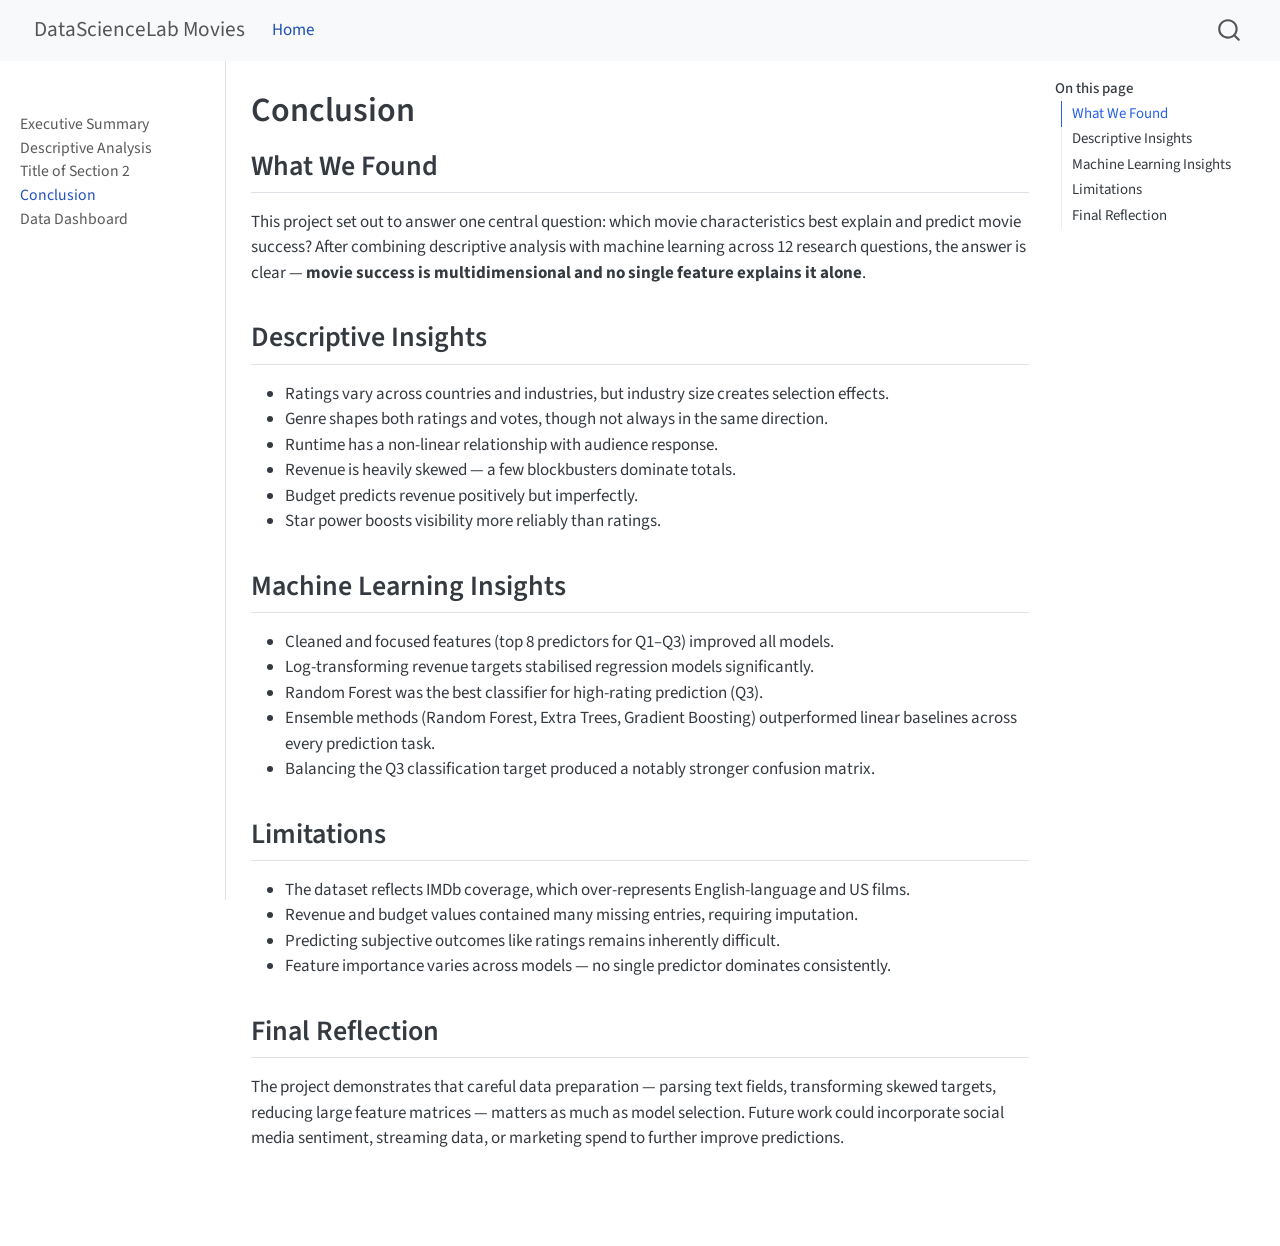
==== conclusion.html @ 49c658ad "Built site for gh-pages" ====
<!DOCTYPE html>
<html xmlns="http://www.w3.org/1999/xhtml" lang="en" xml:lang="en"><head>

<meta charset="utf-8">
<meta name="generator" content="quarto-1.8.25">

<meta name="viewport" content="width=device-width, initial-scale=1.0, user-scalable=yes">


<title>Conclusion – DataScienceLab Movies</title>
<style>
code{white-space: pre-wrap;}
span.smallcaps{font-variant: small-caps;}
div.columns{display: flex; gap: min(4vw, 1.5em);}
div.column{flex: auto; overflow-x: auto;}
div.hanging-indent{margin-left: 1.5em; text-indent: -1.5em;}
ul.task-list{list-style: none;}
ul.task-list li input[type="checkbox"] {
  width: 0.8em;
  margin: 0 0.8em 0.2em -1em; /* quarto-specific, see https://github.com/quarto-dev/quarto-cli/issues/4556 */ 
  vertical-align: middle;
}
</style>


<script src="site_libs/quarto-nav/quarto-nav.js"></script>
<script src="site_libs/quarto-nav/headroom.min.js"></script>
<script src="site_libs/clipboard/clipboard.min.js"></script>
<script src="site_libs/quarto-search/autocomplete.umd.js"></script>
<script src="site_libs/quarto-search/fuse.min.js"></script>
<script src="site_libs/quarto-search/quarto-search.js"></script>
<meta name="quarto:offset" content="./">
<script src="site_libs/quarto-html/quarto.js" type="module"></script>
<script src="site_libs/quarto-html/tabsets/tabsets.js" type="module"></script>
<script src="site_libs/quarto-html/axe/axe-check.js" type="module"></script>
<script src="site_libs/quarto-html/popper.min.js"></script>
<script src="site_libs/quarto-html/tippy.umd.min.js"></script>
<script src="site_libs/quarto-html/anchor.min.js"></script>
<link href="site_libs/quarto-html/tippy.css" rel="stylesheet">
<link href="site_libs/quarto-html/quarto-syntax-highlighting-7b89279ff1a6dce999919e0e67d4d9ec.css" rel="stylesheet" id="quarto-text-highlighting-styles">
<script src="site_libs/bootstrap/bootstrap.min.js"></script>
<link href="site_libs/bootstrap/bootstrap-icons.css" rel="stylesheet">
<link href="site_libs/bootstrap/bootstrap-43081d808c96cc46af55a3a816ae9eed.min.css" rel="stylesheet" append-hash="true" id="quarto-bootstrap" data-mode="light">
<script id="quarto-search-options" type="application/json">{
  "location": "navbar",
  "copy-button": false,
  "collapse-after": 3,
  "panel-placement": "end",
  "type": "overlay",
  "limit": 50,
  "keyboard-shortcut": [
    "f",
    "/",
    "s"
  ],
  "show-item-context": false,
  "language": {
    "search-no-results-text": "No results",
    "search-matching-documents-text": "matching documents",
    "search-copy-link-title": "Copy link to search",
    "search-hide-matches-text": "Hide additional matches",
    "search-more-match-text": "more match in this document",
    "search-more-matches-text": "more matches in this document",
    "search-clear-button-title": "Clear",
    "search-text-placeholder": "",
    "search-detached-cancel-button-title": "Cancel",
    "search-submit-button-title": "Submit",
    "search-label": "Search"
  }
}</script>


</head>

<body class="nav-sidebar docked nav-fixed quarto-light">

<div id="quarto-search-results"></div>
  <header id="quarto-header" class="headroom fixed-top">
    <nav class="navbar navbar-expand-lg " data-bs-theme="dark">
      <div class="navbar-container container-fluid">
      <div class="navbar-brand-container mx-auto">
    <a href="./index.html" class="navbar-brand navbar-brand-logo">
    </a>
    <a class="navbar-brand" href="./index.html">
    <span class="navbar-title">DataScienceLab Movies</span>
    </a>
  </div>
            <div id="quarto-search" class="" title="Search"></div>
          <button class="navbar-toggler" type="button" data-bs-toggle="collapse" data-bs-target="#navbarCollapse" aria-controls="navbarCollapse" role="menu" aria-expanded="false" aria-label="Toggle navigation" onclick="if (window.quartoToggleHeadroom) { window.quartoToggleHeadroom(); }">
  <span class="navbar-toggler-icon"></span>
</button>
          <div class="collapse navbar-collapse" id="navbarCollapse">
            <ul class="navbar-nav navbar-nav-scroll me-auto">
  <li class="nav-item">
    <a class="nav-link active" href="./index.html" aria-current="page"> 
<span class="menu-text">Home</span></a>
  </li>  
</ul>
          </div> <!-- /navcollapse -->
            <div class="quarto-navbar-tools">
</div>
      </div> <!-- /container-fluid -->
    </nav>
  <nav class="quarto-secondary-nav">
    <div class="container-fluid d-flex">
      <button type="button" class="quarto-btn-toggle btn" data-bs-toggle="collapse" role="button" data-bs-target=".quarto-sidebar-collapse-item" aria-controls="quarto-sidebar" aria-expanded="false" aria-label="Toggle sidebar navigation" onclick="if (window.quartoToggleHeadroom) { window.quartoToggleHeadroom(); }">
        <i class="bi bi-layout-text-sidebar-reverse"></i>
      </button>
        <nav class="quarto-page-breadcrumbs" aria-label="breadcrumb"><ol class="breadcrumb"><li class="breadcrumb-item"><a href="./conclusion.html">Conclusion</a></li></ol></nav>
        <a class="flex-grow-1" role="navigation" data-bs-toggle="collapse" data-bs-target=".quarto-sidebar-collapse-item" aria-controls="quarto-sidebar" aria-expanded="false" aria-label="Toggle sidebar navigation" onclick="if (window.quartoToggleHeadroom) { window.quartoToggleHeadroom(); }">      
        </a>
    </div>
  </nav>
</header>
<!-- content -->
<div id="quarto-content" class="quarto-container page-columns page-rows-contents page-layout-article page-navbar">
<!-- sidebar -->
  <nav id="quarto-sidebar" class="sidebar collapse collapse-horizontal quarto-sidebar-collapse-item sidebar-navigation docked overflow-auto">
    <div class="pt-lg-2 mt-2 text-left sidebar-header">
      <a href="./index.html" class="sidebar-logo-link">
      </a>
      </div>
    <div class="sidebar-menu-container"> 
    <ul class="list-unstyled mt-1">
        <li class="sidebar-item">
  <div class="sidebar-item-container"> 
  <a href="./index.html" class="sidebar-item-text sidebar-link">
 <span class="menu-text">Executive Summary</span></a>
  </div>
</li>
        <li class="sidebar-item">
  <div class="sidebar-item-container"> 
  <a href="./sec1.html" class="sidebar-item-text sidebar-link">
 <span class="menu-text">Descriptive Analysis</span></a>
  </div>
</li>
        <li class="sidebar-item">
  <div class="sidebar-item-container"> 
  <a href="./sec2.html" class="sidebar-item-text sidebar-link">
 <span class="menu-text">Title of Section 2</span></a>
  </div>
</li>
        <li class="sidebar-item">
  <div class="sidebar-item-container"> 
  <a href="./conclusion.html" class="sidebar-item-text sidebar-link active">
 <span class="menu-text">Conclusion</span></a>
  </div>
</li>
        <li class="sidebar-item">
  <div class="sidebar-item-container"> 
  <a href="./dashboard.html" class="sidebar-item-text sidebar-link">
 <span class="menu-text">Data Dashboard</span></a>
  </div>
</li>
    </ul>
    </div>
</nav>
<div id="quarto-sidebar-glass" class="quarto-sidebar-collapse-item" data-bs-toggle="collapse" data-bs-target=".quarto-sidebar-collapse-item"></div>
<!-- margin-sidebar -->
    <div id="quarto-margin-sidebar" class="sidebar margin-sidebar">
        <nav id="TOC" role="doc-toc" class="toc-active">
    <h2 id="toc-title">On this page</h2>
   
  <ul>
  <li><a href="#what-we-found" id="toc-what-we-found" class="nav-link active" data-scroll-target="#what-we-found">What We Found</a></li>
  <li><a href="#descriptive-insights" id="toc-descriptive-insights" class="nav-link" data-scroll-target="#descriptive-insights">Descriptive Insights</a></li>
  <li><a href="#machine-learning-insights" id="toc-machine-learning-insights" class="nav-link" data-scroll-target="#machine-learning-insights">Machine Learning Insights</a></li>
  <li><a href="#limitations" id="toc-limitations" class="nav-link" data-scroll-target="#limitations">Limitations</a></li>
  <li><a href="#final-reflection" id="toc-final-reflection" class="nav-link" data-scroll-target="#final-reflection">Final Reflection</a></li>
  </ul>
</nav>
    </div>
<!-- main -->
<main class="content" id="quarto-document-content">

<header id="title-block-header" class="quarto-title-block default">
<div class="quarto-title">
<h1 class="title">Conclusion</h1>
</div>



<div class="quarto-title-meta">

    
  
    
  </div>
  


</header>


<section id="what-we-found" class="level2">
<h2 class="anchored" data-anchor-id="what-we-found">What We Found</h2>
<p>This project set out to answer one central question: which movie characteristics best explain and predict movie success? After combining descriptive analysis with machine learning across 12 research questions, the answer is clear — <strong>movie success is multidimensional and no single feature explains it alone</strong>.</p>
</section>
<section id="descriptive-insights" class="level2">
<h2 class="anchored" data-anchor-id="descriptive-insights">Descriptive Insights</h2>
<ul>
<li>Ratings vary across countries and industries, but industry size creates selection effects.</li>
<li>Genre shapes both ratings and votes, though not always in the same direction.</li>
<li>Runtime has a non-linear relationship with audience response.</li>
<li>Revenue is heavily skewed — a few blockbusters dominate totals.</li>
<li>Budget predicts revenue positively but imperfectly.</li>
<li>Star power boosts visibility more reliably than ratings.</li>
</ul>
</section>
<section id="machine-learning-insights" class="level2">
<h2 class="anchored" data-anchor-id="machine-learning-insights">Machine Learning Insights</h2>
<ul>
<li>Cleaned and focused features (top 8 predictors for Q1–Q3) improved all models.</li>
<li>Log-transforming revenue targets stabilised regression models significantly.</li>
<li>Random Forest was the best classifier for high-rating prediction (Q3).</li>
<li>Ensemble methods (Random Forest, Extra Trees, Gradient Boosting) outperformed linear baselines across every prediction task.</li>
<li>Balancing the Q3 classification target produced a notably stronger confusion matrix.</li>
</ul>
</section>
<section id="limitations" class="level2">
<h2 class="anchored" data-anchor-id="limitations">Limitations</h2>
<ul>
<li>The dataset reflects IMDb coverage, which over-represents English-language and US films.</li>
<li>Revenue and budget values contained many missing entries, requiring imputation.</li>
<li>Predicting subjective outcomes like ratings remains inherently difficult.</li>
<li>Feature importance varies across models — no single predictor dominates consistently.</li>
</ul>
</section>
<section id="final-reflection" class="level2">
<h2 class="anchored" data-anchor-id="final-reflection">Final Reflection</h2>
<p>The project demonstrates that careful data preparation — parsing text fields, transforming skewed targets, reducing large feature matrices — matters as much as model selection. Future work could incorporate social media sentiment, streaming data, or marketing spend to further improve predictions.</p>


</section>

</main> <!-- /main -->
<script id="quarto-html-after-body" type="application/javascript">
  window.document.addEventListener("DOMContentLoaded", function (event) {
    const icon = "";
    const anchorJS = new window.AnchorJS();
    anchorJS.options = {
      placement: 'right',
      icon: icon
    };
    anchorJS.add('.anchored');
    const isCodeAnnotation = (el) => {
      for (const clz of el.classList) {
        if (clz.startsWith('code-annotation-')) {                     
          return true;
        }
      }
      return false;
    }
    const onCopySuccess = function(e) {
      // button target
      const button = e.trigger;
      // don't keep focus
      button.blur();
      // flash "checked"
      button.classList.add('code-copy-button-checked');
      var currentTitle = button.getAttribute("title");
      button.setAttribute("title", "Copied!");
      let tooltip;
      if (window.bootstrap) {
        button.setAttribute("data-bs-toggle", "tooltip");
        button.setAttribute("data-bs-placement", "left");
        button.setAttribute("data-bs-title", "Copied!");
        tooltip = new bootstrap.Tooltip(button, 
          { trigger: "manual", 
            customClass: "code-copy-button-tooltip",
            offset: [0, -8]});
        tooltip.show();    
      }
      setTimeout(function() {
        if (tooltip) {
          tooltip.hide();
          button.removeAttribute("data-bs-title");
          button.removeAttribute("data-bs-toggle");
          button.removeAttribute("data-bs-placement");
        }
        button.setAttribute("title", currentTitle);
        button.classList.remove('code-copy-button-checked');
      }, 1000);
      // clear code selection
      e.clearSelection();
    }
    const getTextToCopy = function(trigger) {
      const outerScaffold = trigger.parentElement.cloneNode(true);
      const codeEl = outerScaffold.querySelector('code');
      for (const childEl of codeEl.children) {
        if (isCodeAnnotation(childEl)) {
          childEl.remove();
        }
      }
      return codeEl.innerText;
    }
    const clipboard = new window.ClipboardJS('.code-copy-button:not([data-in-quarto-modal])', {
      text: getTextToCopy
    });
    clipboard.on('success', onCopySuccess);
    if (window.document.getElementById('quarto-embedded-source-code-modal')) {
      const clipboardModal = new window.ClipboardJS('.code-copy-button[data-in-quarto-modal]', {
        text: getTextToCopy,
        container: window.document.getElementById('quarto-embedded-source-code-modal')
      });
      clipboardModal.on('success', onCopySuccess);
    }
      var localhostRegex = new RegExp(/^(?:http|https):\/\/localhost\:?[0-9]*\//);
      var mailtoRegex = new RegExp(/^mailto:/);
        var filterRegex = new RegExp("https:\/\/cu-s26-msdssb-dsci-01-datasciencelab\.github\.io\/DataScienceLab_Movies_1\/");
      var isInternal = (href) => {
          return filterRegex.test(href) || localhostRegex.test(href) || mailtoRegex.test(href);
      }
      // Inspect non-navigation links and adorn them if external
     var links = window.document.querySelectorAll('a[href]:not(.nav-link):not(.navbar-brand):not(.toc-action):not(.sidebar-link):not(.sidebar-item-toggle):not(.pagination-link):not(.no-external):not([aria-hidden]):not(.dropdown-item):not(.quarto-navigation-tool):not(.about-link)');
      for (var i=0; i<links.length; i++) {
        const link = links[i];
        if (!isInternal(link.href)) {
          // undo the damage that might have been done by quarto-nav.js in the case of
          // links that we want to consider external
          if (link.dataset.originalHref !== undefined) {
            link.href = link.dataset.originalHref;
          }
        }
      }
    function tippyHover(el, contentFn, onTriggerFn, onUntriggerFn) {
      const config = {
        allowHTML: true,
        maxWidth: 500,
        delay: 100,
        arrow: false,
        appendTo: function(el) {
            return el.parentElement;
        },
        interactive: true,
        interactiveBorder: 10,
        theme: 'quarto',
        placement: 'bottom-start',
      };
      if (contentFn) {
        config.content = contentFn;
      }
      if (onTriggerFn) {
        config.onTrigger = onTriggerFn;
      }
      if (onUntriggerFn) {
        config.onUntrigger = onUntriggerFn;
      }
      window.tippy(el, config); 
    }
    const noterefs = window.document.querySelectorAll('a[role="doc-noteref"]');
    for (var i=0; i<noterefs.length; i++) {
      const ref = noterefs[i];
      tippyHover(ref, function() {
        // use id or data attribute instead here
        let href = ref.getAttribute('data-footnote-href') || ref.getAttribute('href');
        try { href = new URL(href).hash; } catch {}
        const id = href.replace(/^#\/?/, "");
        const note = window.document.getElementById(id);
        if (note) {
          return note.innerHTML;
        } else {
          return "";
        }
      });
    }
    const xrefs = window.document.querySelectorAll('a.quarto-xref');
    const processXRef = (id, note) => {
      // Strip column container classes
      const stripColumnClz = (el) => {
        el.classList.remove("page-full", "page-columns");
        if (el.children) {
          for (const child of el.children) {
            stripColumnClz(child);
          }
        }
      }
      stripColumnClz(note)
      if (id === null || id.startsWith('sec-')) {
        // Special case sections, only their first couple elements
        const container = document.createElement("div");
        if (note.children && note.children.length > 2) {
          container.appendChild(note.children[0].cloneNode(true));
          for (let i = 1; i < note.children.length; i++) {
            const child = note.children[i];
            if (child.tagName === "P" && child.innerText === "") {
              continue;
            } else {
              container.appendChild(child.cloneNode(true));
              break;
            }
          }
          if (window.Quarto?.typesetMath) {
            window.Quarto.typesetMath(container);
          }
          return container.innerHTML
        } else {
          if (window.Quarto?.typesetMath) {
            window.Quarto.typesetMath(note);
          }
          return note.innerHTML;
        }
      } else {
        // Remove any anchor links if they are present
        const anchorLink = note.querySelector('a.anchorjs-link');
        if (anchorLink) {
          anchorLink.remove();
        }
        if (window.Quarto?.typesetMath) {
          window.Quarto.typesetMath(note);
        }
        if (note.classList.contains("callout")) {
          return note.outerHTML;
        } else {
          return note.innerHTML;
        }
      }
    }
    for (var i=0; i<xrefs.length; i++) {
      const xref = xrefs[i];
      tippyHover(xref, undefined, function(instance) {
        instance.disable();
        let url = xref.getAttribute('href');
        let hash = undefined; 
        if (url.startsWith('#')) {
          hash = url;
        } else {
          try { hash = new URL(url).hash; } catch {}
        }
        if (hash) {
          const id = hash.replace(/^#\/?/, "");
          const note = window.document.getElementById(id);
          if (note !== null) {
            try {
              const html = processXRef(id, note.cloneNode(true));
              instance.setContent(html);
            } finally {
              instance.enable();
              instance.show();
            }
          } else {
            // See if we can fetch this
            fetch(url.split('#')[0])
            .then(res => res.text())
            .then(html => {
              const parser = new DOMParser();
              const htmlDoc = parser.parseFromString(html, "text/html");
              const note = htmlDoc.getElementById(id);
              if (note !== null) {
                const html = processXRef(id, note);
                instance.setContent(html);
              } 
            }).finally(() => {
              instance.enable();
              instance.show();
            });
          }
        } else {
          // See if we can fetch a full url (with no hash to target)
          // This is a special case and we should probably do some content thinning / targeting
          fetch(url)
          .then(res => res.text())
          .then(html => {
            const parser = new DOMParser();
            const htmlDoc = parser.parseFromString(html, "text/html");
            const note = htmlDoc.querySelector('main.content');
            if (note !== null) {
              // This should only happen for chapter cross references
              // (since there is no id in the URL)
              // remove the first header
              if (note.children.length > 0 && note.children[0].tagName === "HEADER") {
                note.children[0].remove();
              }
              const html = processXRef(null, note);
              instance.setContent(html);
            } 
          }).finally(() => {
            instance.enable();
            instance.show();
          });
        }
      }, function(instance) {
      });
    }
        let selectedAnnoteEl;
        const selectorForAnnotation = ( cell, annotation) => {
          let cellAttr = 'data-code-cell="' + cell + '"';
          let lineAttr = 'data-code-annotation="' +  annotation + '"';
          const selector = 'span[' + cellAttr + '][' + lineAttr + ']';
          return selector;
        }
        const selectCodeLines = (annoteEl) => {
          const doc = window.document;
          const targetCell = annoteEl.getAttribute("data-target-cell");
          const targetAnnotation = annoteEl.getAttribute("data-target-annotation");
          const annoteSpan = window.document.querySelector(selectorForAnnotation(targetCell, targetAnnotation));
          const lines = annoteSpan.getAttribute("data-code-lines").split(",");
          const lineIds = lines.map((line) => {
            return targetCell + "-" + line;
          })
          let top = null;
          let height = null;
          let parent = null;
          if (lineIds.length > 0) {
              //compute the position of the single el (top and bottom and make a div)
              const el = window.document.getElementById(lineIds[0]);
              top = el.offsetTop;
              height = el.offsetHeight;
              parent = el.parentElement.parentElement;
            if (lineIds.length > 1) {
              const lastEl = window.document.getElementById(lineIds[lineIds.length - 1]);
              const bottom = lastEl.offsetTop + lastEl.offsetHeight;
              height = bottom - top;
            }
            if (top !== null && height !== null && parent !== null) {
              // cook up a div (if necessary) and position it 
              let div = window.document.getElementById("code-annotation-line-highlight");
              if (div === null) {
                div = window.document.createElement("div");
                div.setAttribute("id", "code-annotation-line-highlight");
                div.style.position = 'absolute';
                parent.appendChild(div);
              }
              div.style.top = top - 2 + "px";
              div.style.height = height + 4 + "px";
              div.style.left = 0;
              let gutterDiv = window.document.getElementById("code-annotation-line-highlight-gutter");
              if (gutterDiv === null) {
                gutterDiv = window.document.createElement("div");
                gutterDiv.setAttribute("id", "code-annotation-line-highlight-gutter");
                gutterDiv.style.position = 'absolute';
                const codeCell = window.document.getElementById(targetCell);
                const gutter = codeCell.querySelector('.code-annotation-gutter');
                gutter.appendChild(gutterDiv);
              }
              gutterDiv.style.top = top - 2 + "px";
              gutterDiv.style.height = height + 4 + "px";
            }
            selectedAnnoteEl = annoteEl;
          }
        };
        const unselectCodeLines = () => {
          const elementsIds = ["code-annotation-line-highlight", "code-annotation-line-highlight-gutter"];
          elementsIds.forEach((elId) => {
            const div = window.document.getElementById(elId);
            if (div) {
              div.remove();
            }
          });
          selectedAnnoteEl = undefined;
        };
          // Handle positioning of the toggle
      window.addEventListener(
        "resize",
        throttle(() => {
          elRect = undefined;
          if (selectedAnnoteEl) {
            selectCodeLines(selectedAnnoteEl);
          }
        }, 10)
      );
      function throttle(fn, ms) {
      let throttle = false;
      let timer;
        return (...args) => {
          if(!throttle) { // first call gets through
              fn.apply(this, args);
              throttle = true;
          } else { // all the others get throttled
              if(timer) clearTimeout(timer); // cancel #2
              timer = setTimeout(() => {
                fn.apply(this, args);
                timer = throttle = false;
              }, ms);
          }
        };
      }
        // Attach click handler to the DT
        const annoteDls = window.document.querySelectorAll('dt[data-target-cell]');
        for (const annoteDlNode of annoteDls) {
          annoteDlNode.addEventListener('click', (event) => {
            const clickedEl = event.target;
            if (clickedEl !== selectedAnnoteEl) {
              unselectCodeLines();
              const activeEl = window.document.querySelector('dt[data-target-cell].code-annotation-active');
              if (activeEl) {
                activeEl.classList.remove('code-annotation-active');
              }
              selectCodeLines(clickedEl);
              clickedEl.classList.add('code-annotation-active');
            } else {
              // Unselect the line
              unselectCodeLines();
              clickedEl.classList.remove('code-annotation-active');
            }
          });
        }
    const findCites = (el) => {
      const parentEl = el.parentElement;
      if (parentEl) {
        const cites = parentEl.dataset.cites;
        if (cites) {
          return {
            el,
            cites: cites.split(' ')
          };
        } else {
          return findCites(el.parentElement)
        }
      } else {
        return undefined;
      }
    };
    var bibliorefs = window.document.querySelectorAll('a[role="doc-biblioref"]');
    for (var i=0; i<bibliorefs.length; i++) {
      const ref = bibliorefs[i];
      const citeInfo = findCites(ref);
      if (citeInfo) {
        tippyHover(citeInfo.el, function() {
          var popup = window.document.createElement('div');
          citeInfo.cites.forEach(function(cite) {
            var citeDiv = window.document.createElement('div');
            citeDiv.classList.add('hanging-indent');
            citeDiv.classList.add('csl-entry');
            var biblioDiv = window.document.getElementById('ref-' + cite);
            if (biblioDiv) {
              citeDiv.innerHTML = biblioDiv.innerHTML;
            }
            popup.appendChild(citeDiv);
          });
          return popup.innerHTML;
        });
      }
    }
  });
  </script>
</div> <!-- /content -->




</body></html>
---- site_libs/quarto-html/tippy.css ----
.tippy-box[data-animation=fade][data-state=hidden]{opacity:0}[data-tippy-root]{max-width:calc(100vw - 10px)}.tippy-box{position:relative;background-color:#333;color:#fff;border-radius:4px;font-size:14px;line-height:1.4;white-space:normal;outline:0;transition-property:transform,visibility,opacity}.tippy-box[data-placement^=top]>.tippy-arrow{bottom:0}.tippy-box[data-placement^=top]>.tippy-arrow:before{bottom:-7px;left:0;border-width:8px 8px 0;border-top-color:initial;transform-origin:center top}.tippy-box[data-placement^=bottom]>.tippy-arrow{top:0}.tippy-box[data-placement^=bottom]>.tippy-arrow:before{top:-7px;left:0;border-width:0 8px 8px;border-bottom-color:initial;transform-origin:center bottom}.tippy-box[data-placement^=left]>.tippy-arrow{right:0}.tippy-box[data-placement^=left]>.tippy-arrow:before{border-width:8px 0 8px 8px;border-left-color:initial;right:-7px;transform-origin:center left}.tippy-box[data-placement^=right]>.tippy-arrow{left:0}.tippy-box[data-placement^=right]>.tippy-arrow:before{left:-7px;border-width:8px 8px 8px 0;border-right-color:initial;transform-origin:center right}.tippy-box[data-inertia][data-state=visible]{transition-timing-function:cubic-bezier(.54,1.5,.38,1.11)}.tippy-arrow{width:16px;height:16px;color:#333}.tippy-arrow:before{content:"";position:absolute;border-color:transparent;border-style:solid}.tippy-content{position:relative;padding:5px 9px;z-index:1}
---- site_libs/quarto-html/quarto-syntax-highlighting-7b89279ff1a6dce999919e0e67d4d9ec.css ----
/* quarto syntax highlight colors */
:root {
  --quarto-hl-ot-color: #003B4F;
  --quarto-hl-at-color: #657422;
  --quarto-hl-ss-color: #20794D;
  --quarto-hl-an-color: #5E5E5E;
  --quarto-hl-fu-color: #4758AB;
  --quarto-hl-st-color: #20794D;
  --quarto-hl-cf-color: #003B4F;
  --quarto-hl-op-color: #5E5E5E;
  --quarto-hl-er-color: #AD0000;
  --quarto-hl-bn-color: #AD0000;
  --quarto-hl-al-color: #AD0000;
  --quarto-hl-va-color: #111111;
  --quarto-hl-bu-color: inherit;
  --quarto-hl-ex-color: inherit;
  --quarto-hl-pp-color: #AD0000;
  --quarto-hl-in-color: #5E5E5E;
  --quarto-hl-vs-color: #20794D;
  --quarto-hl-wa-color: #5E5E5E;
  --quarto-hl-do-color: #5E5E5E;
  --quarto-hl-im-color: #00769E;
  --quarto-hl-ch-color: #20794D;
  --quarto-hl-dt-color: #AD0000;
  --quarto-hl-fl-color: #AD0000;
  --quarto-hl-co-color: #5E5E5E;
  --quarto-hl-cv-color: #5E5E5E;
  --quarto-hl-cn-color: #8f5902;
  --quarto-hl-sc-color: #5E5E5E;
  --quarto-hl-dv-color: #AD0000;
  --quarto-hl-kw-color: #003B4F;
}

/* other quarto variables */
:root {
  --quarto-font-monospace: SFMono-Regular, Menlo, Monaco, Consolas, "Liberation Mono", "Courier New", monospace;
}

/* syntax highlight based on Pandoc's rules */
pre > code.sourceCode > span {
  color: #003B4F;
}

code.sourceCode > span {
  color: #003B4F;
}

div.sourceCode,
div.sourceCode pre.sourceCode {
  color: #003B4F;
}

/* Normal */
code span {
  color: #003B4F;
}

/* Alert */
code span.al {
  color: #AD0000;
  font-style: inherit;
}

/* Annotation */
code span.an {
  color: #5E5E5E;
  font-style: inherit;
}

/* Attribute */
code span.at {
  color: #657422;
  font-style: inherit;
}

/* BaseN */
code span.bn {
  color: #AD0000;
  font-style: inherit;
}

/* BuiltIn */
code span.bu {
  font-style: inherit;
}

/* ControlFlow */
code span.cf {
  color: #003B4F;
  font-weight: bold;
  font-style: inherit;
}

/* Char */
code span.ch {
  color: #20794D;
  font-style: inherit;
}

/* Constant */
code span.cn {
  color: #8f5902;
  font-style: inherit;
}

/* Comment */
code span.co {
  color: #5E5E5E;
  font-style: inherit;
}

/* CommentVar */
code span.cv {
  color: #5E5E5E;
  font-style: italic;
}

/* Documentation */
code span.do {
  color: #5E5E5E;
  font-style: italic;
}

/* DataType */
code span.dt {
  color: #AD0000;
  font-style: inherit;
}

/* DecVal */
code span.dv {
  color: #AD0000;
  font-style: inherit;
}

/* Error */
code span.er {
  color: #AD0000;
  font-style: inherit;
}

/* Extension */
code span.ex {
  font-style: inherit;
}

/* Float */
code span.fl {
  color: #AD0000;
  font-style: inherit;
}

/* Function */
code span.fu {
  color: #4758AB;
  font-style: inherit;
}

/* Import */
code span.im {
  color: #00769E;
  font-style: inherit;
}

/* Information */
code span.in {
  color: #5E5E5E;
  font-style: inherit;
}

/* Keyword */
code span.kw {
  color: #003B4F;
  font-weight: bold;
  font-style: inherit;
}

/* Operator */
code span.op {
  color: #5E5E5E;
  font-style: inherit;
}

/* Other */
code span.ot {
  color: #003B4F;
  font-style: inherit;
}

/* Preprocessor */
code span.pp {
  color: #AD0000;
  font-style: inherit;
}

/* SpecialChar */
code span.sc {
  color: #5E5E5E;
  font-style: inherit;
}

/* SpecialString */
code span.ss {
  color: #20794D;
  font-style: inherit;
}

/* String */
code span.st {
  color: #20794D;
  font-style: inherit;
}

/* Variable */
code span.va {
  color: #111111;
  font-style: inherit;
}

/* VerbatimString */
code span.vs {
  color: #20794D;
  font-style: inherit;
}

/* Warning */
code span.wa {
  color: #5E5E5E;
  font-style: italic;
}

.prevent-inlining {
  content: "</";
}

/*# sourceMappingURL=3944bc705cfaf4c80e56f77c5205168a.css.map */
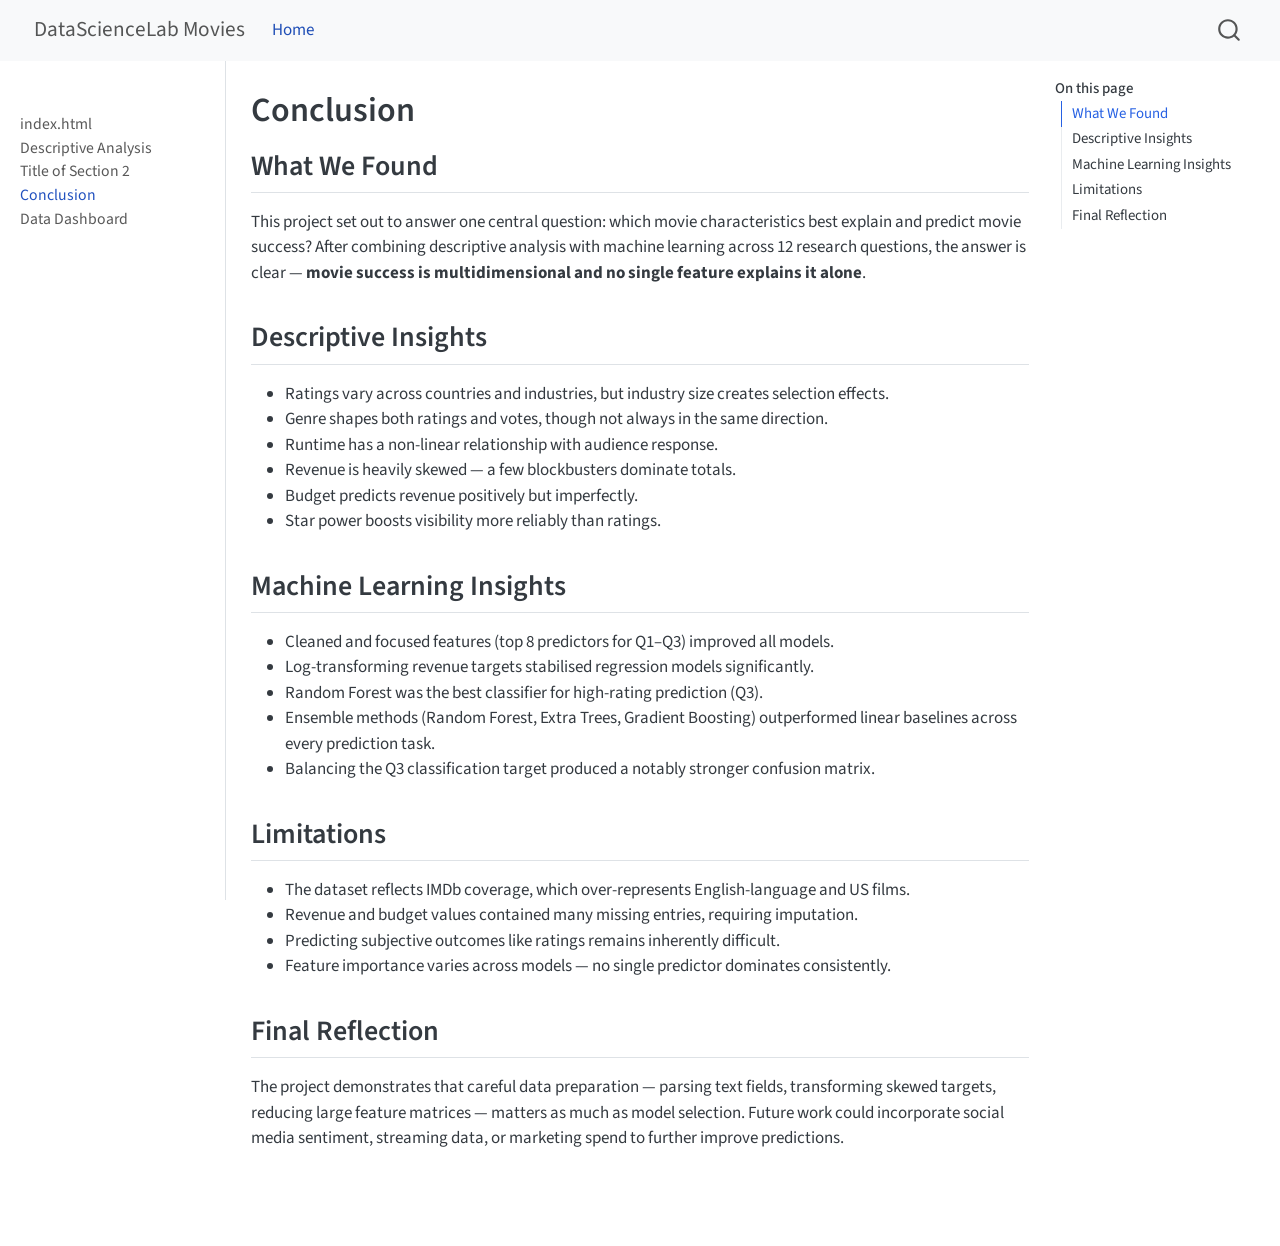
==== commit 409c73e4: "Built site for gh-pages" ====
--- a/conclusion.html
+++ b/conclusion.html
@@ -125,7 +125,7 @@
         <li class="sidebar-item">
   <div class="sidebar-item-container"> 
   <a href="./index.html" class="sidebar-item-text sidebar-link">
- <span class="menu-text">Executive Summary</span></a>
+ <span class="menu-text">index.html</span></a>
   </div>
 </li>
         <li class="sidebar-item">
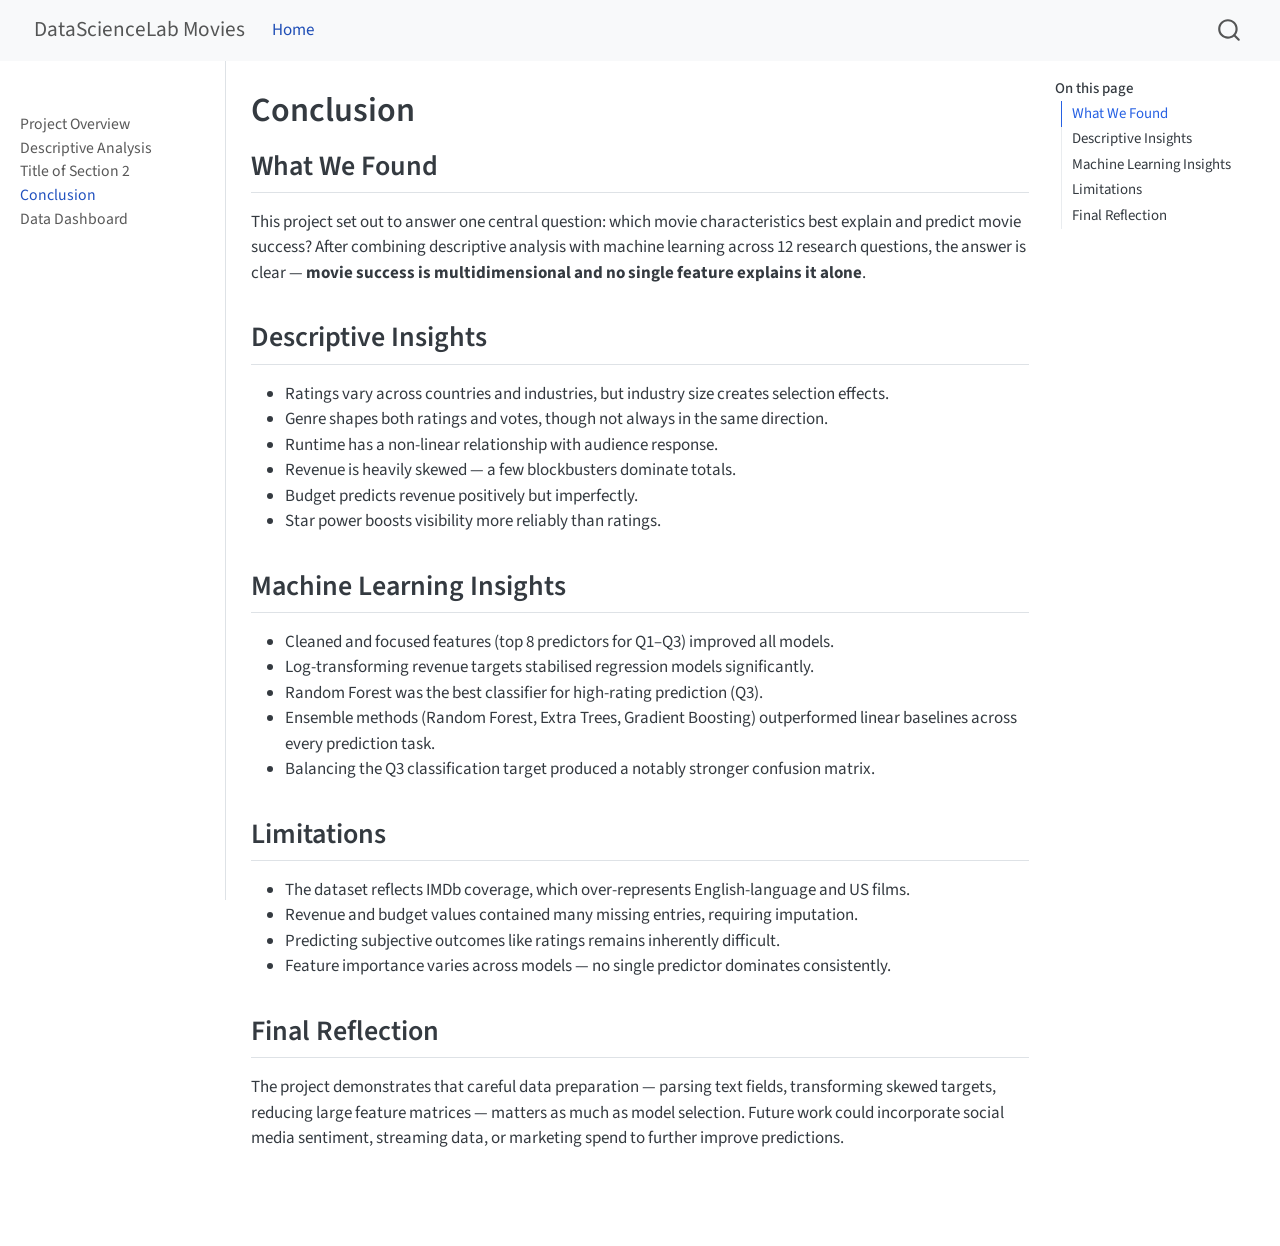
==== commit 53a41409: "Built site for gh-pages" ====
--- a/conclusion.html
+++ b/conclusion.html
@@ -68,6 +68,7 @@
     "search-label": "Search"
   }
 }</script>
+<style>body{margin:0;padding:0}</style>
 
 
 </head>
@@ -125,7 +126,7 @@
         <li class="sidebar-item">
   <div class="sidebar-item-container"> 
   <a href="./index.html" class="sidebar-item-text sidebar-link">
- <span class="menu-text">index.html</span></a>
+ <span class="menu-text">Project Overview</span></a>
   </div>
 </li>
         <li class="sidebar-item">
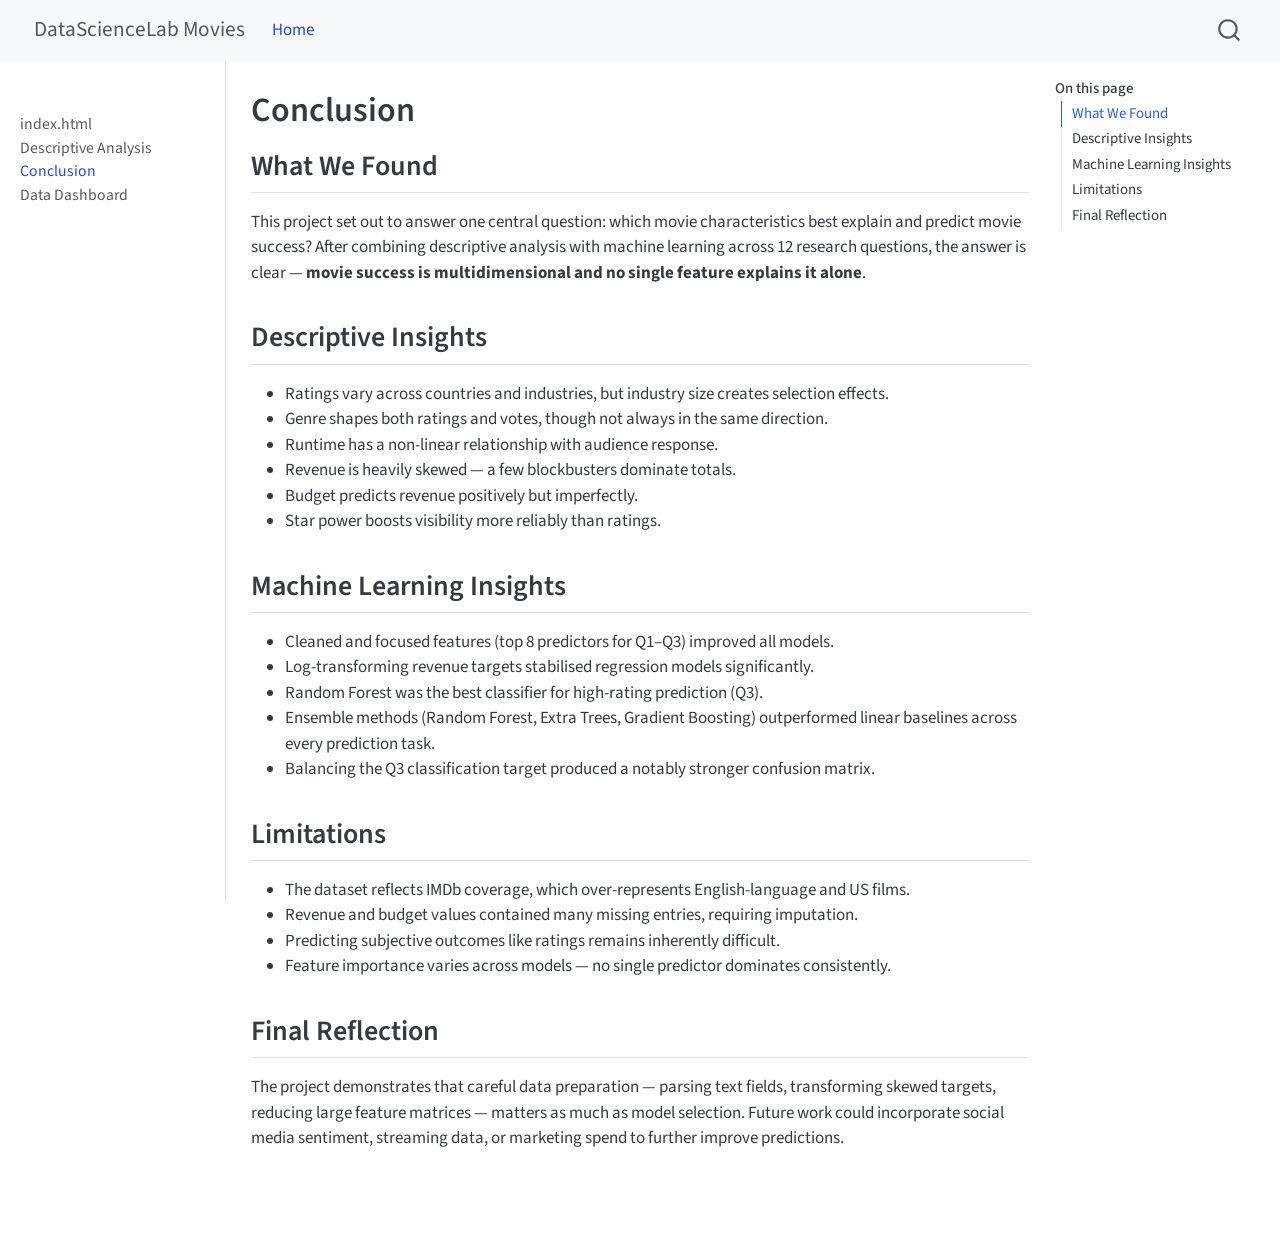
==== commit 878c1c6a: "Built site for gh-pages" ====
--- a/conclusion.html
+++ b/conclusion.html
@@ -68,7 +68,6 @@
     "search-label": "Search"
   }
 }</script>
-<style>body{margin:0;padding:0}</style>
 
 
 </head>
@@ -126,19 +125,13 @@
         <li class="sidebar-item">
   <div class="sidebar-item-container"> 
   <a href="./index.html" class="sidebar-item-text sidebar-link">
- <span class="menu-text">Project Overview</span></a>
+ <span class="menu-text">index.html</span></a>
   </div>
 </li>
         <li class="sidebar-item">
   <div class="sidebar-item-container"> 
   <a href="./sec1.html" class="sidebar-item-text sidebar-link">
  <span class="menu-text">Descriptive Analysis</span></a>
-  </div>
-</li>
-        <li class="sidebar-item">
-  <div class="sidebar-item-container"> 
-  <a href="./sec2.html" class="sidebar-item-text sidebar-link">
- <span class="menu-text">Title of Section 2</span></a>
   </div>
 </li>
         <li class="sidebar-item">
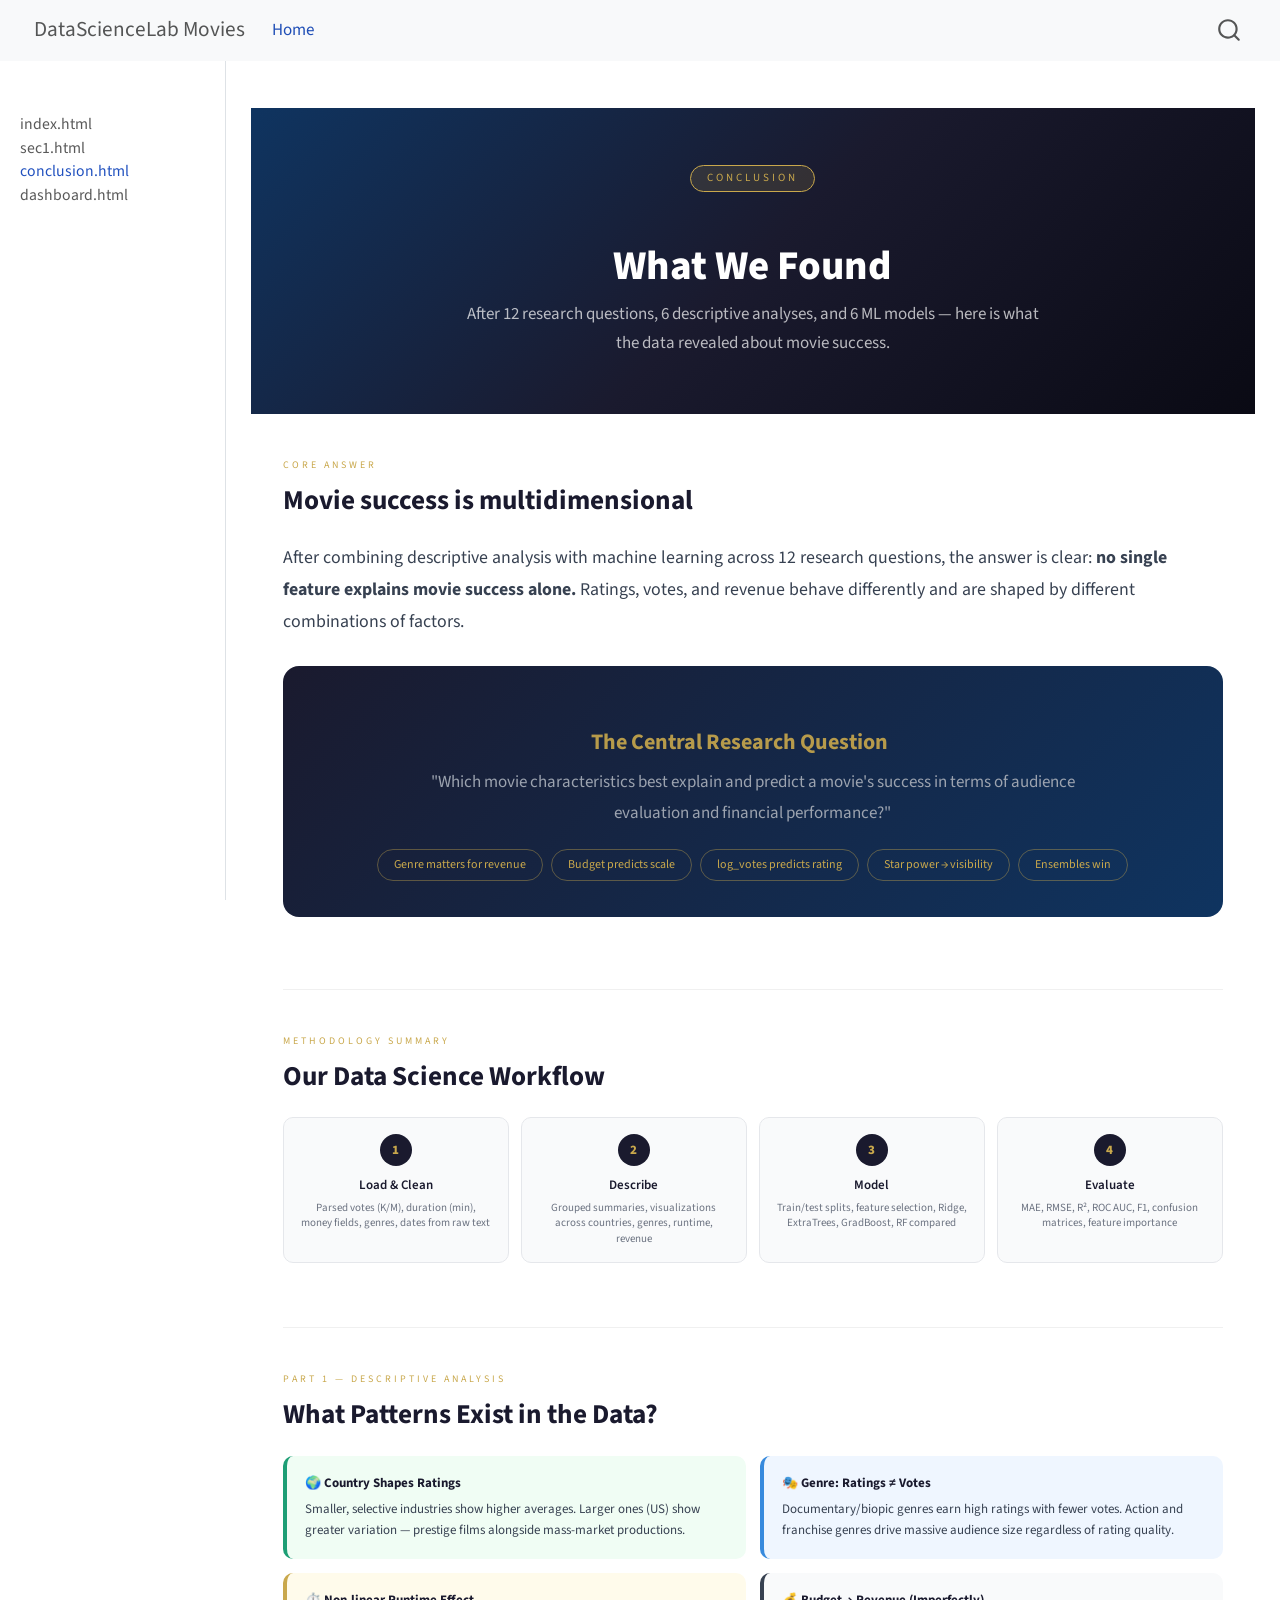
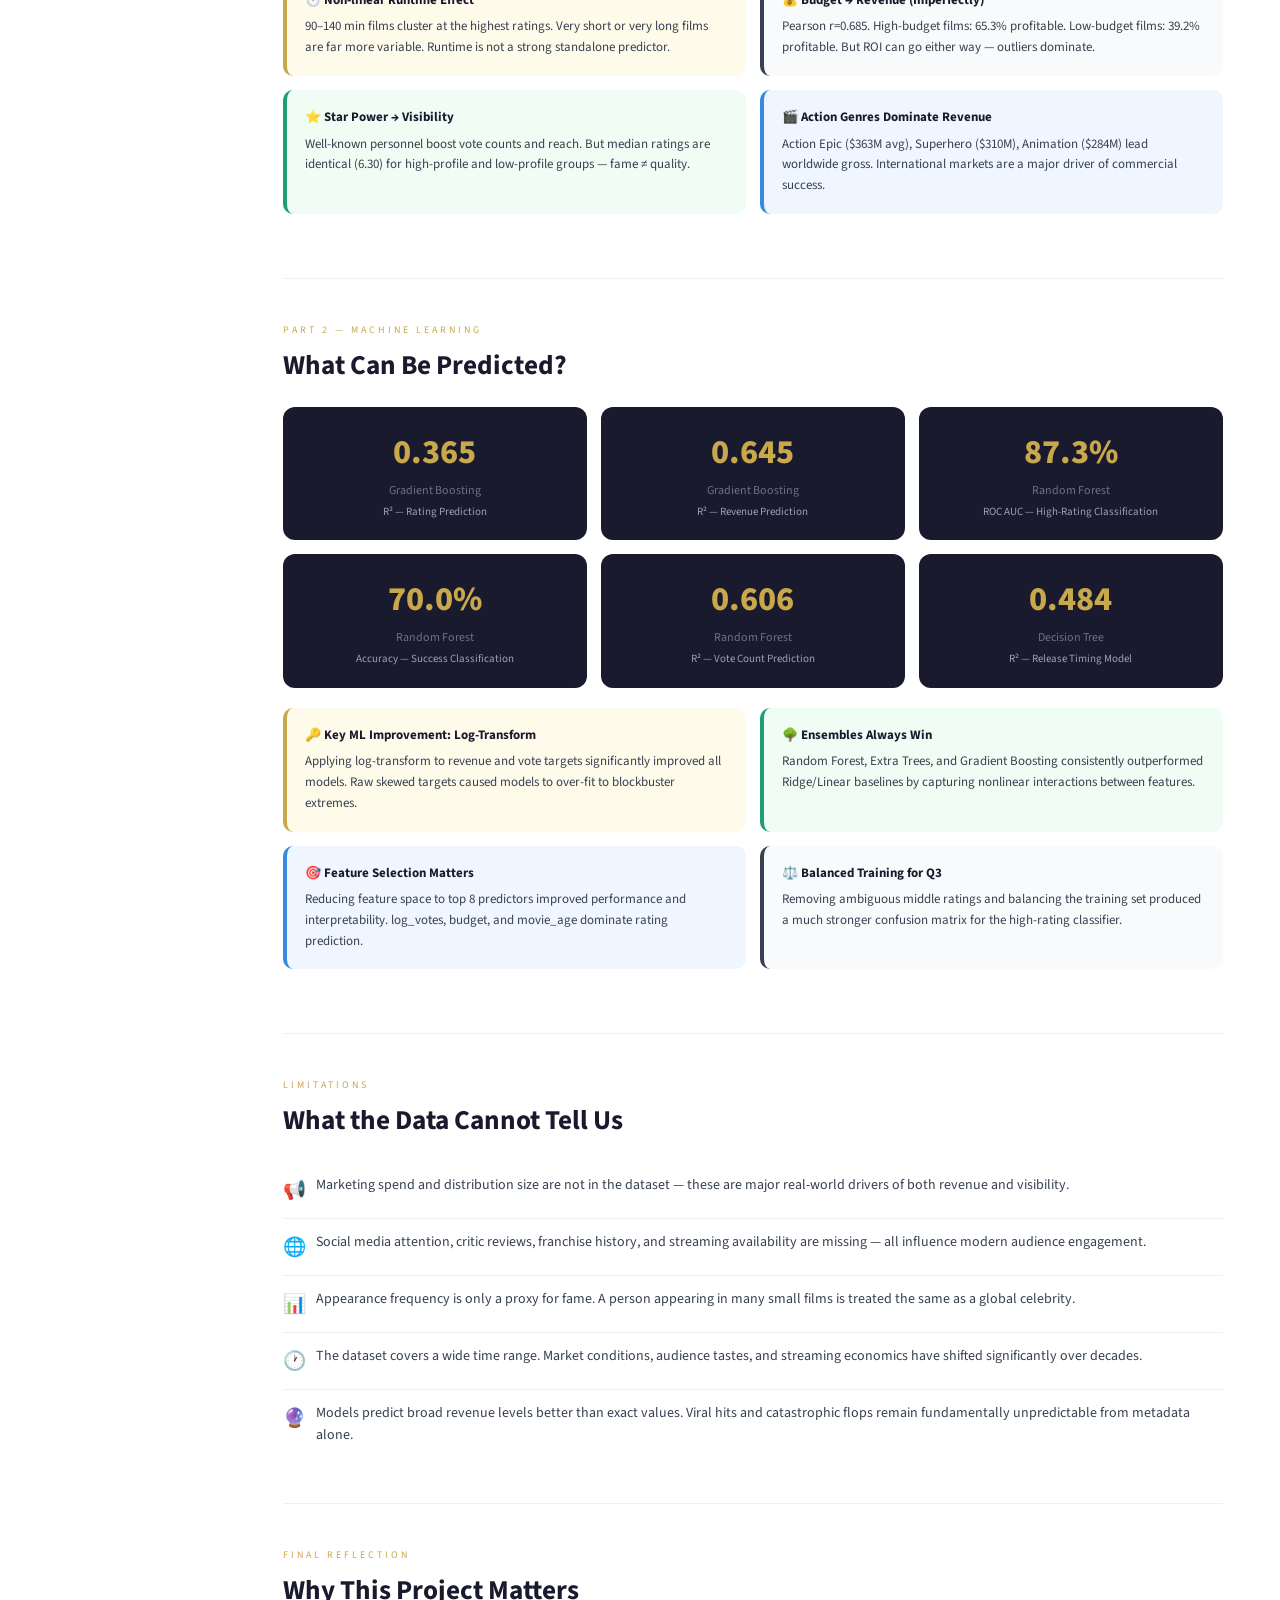
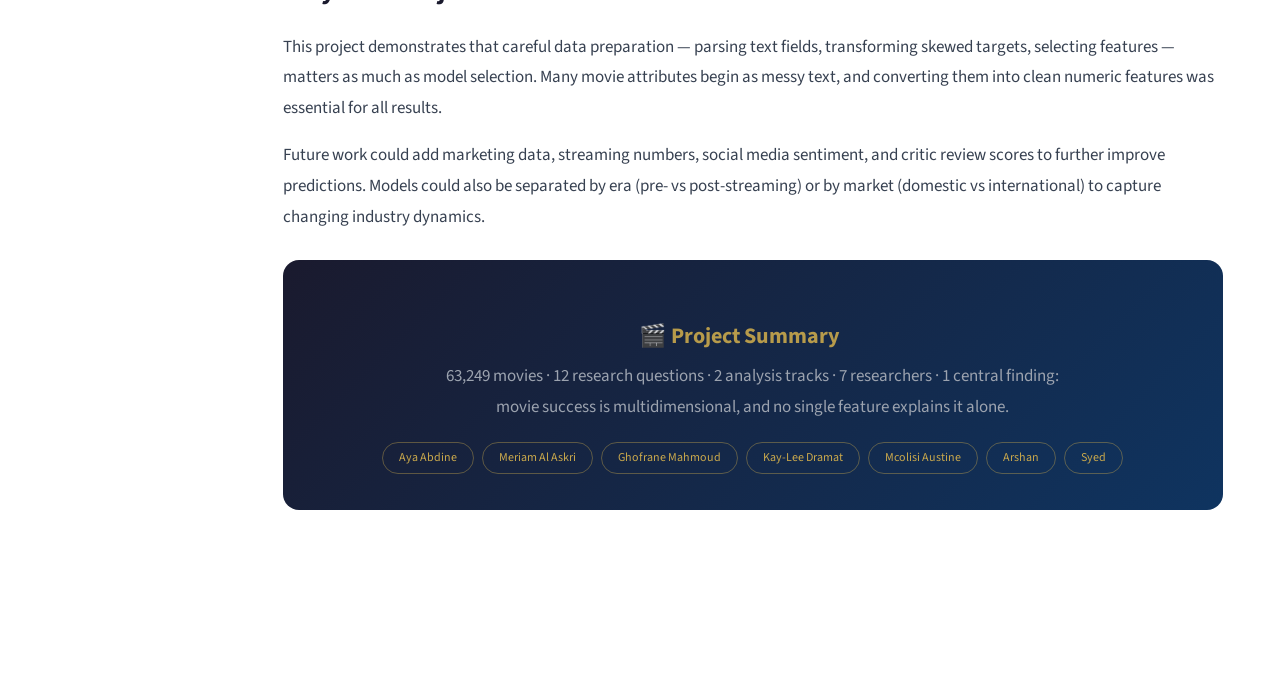
==== commit 8d0859e9: "Built site for gh-pages" ====
--- a/conclusion.html
+++ b/conclusion.html
@@ -7,7 +7,7 @@
 <meta name="viewport" content="width=device-width, initial-scale=1.0, user-scalable=yes">
 
 
-<title>Conclusion – DataScienceLab Movies</title>
+<title>conclusion – DataScienceLab Movies</title>
 <style>
 code{white-space: pre-wrap;}
 span.smallcaps{font-variant: small-caps;}
@@ -106,14 +106,14 @@
       <button type="button" class="quarto-btn-toggle btn" data-bs-toggle="collapse" role="button" data-bs-target=".quarto-sidebar-collapse-item" aria-controls="quarto-sidebar" aria-expanded="false" aria-label="Toggle sidebar navigation" onclick="if (window.quartoToggleHeadroom) { window.quartoToggleHeadroom(); }">
         <i class="bi bi-layout-text-sidebar-reverse"></i>
       </button>
-        <nav class="quarto-page-breadcrumbs" aria-label="breadcrumb"><ol class="breadcrumb"><li class="breadcrumb-item"><a href="./conclusion.html">Conclusion</a></li></ol></nav>
+        <nav class="quarto-page-breadcrumbs" aria-label="breadcrumb"><ol class="breadcrumb"><li class="breadcrumb-item"><a href="./conclusion.html">conclusion.html</a></li></ol></nav>
         <a class="flex-grow-1" role="navigation" data-bs-toggle="collapse" data-bs-target=".quarto-sidebar-collapse-item" aria-controls="quarto-sidebar" aria-expanded="false" aria-label="Toggle sidebar navigation" onclick="if (window.quartoToggleHeadroom) { window.quartoToggleHeadroom(); }">      
         </a>
     </div>
   </nav>
 </header>
 <!-- content -->
-<div id="quarto-content" class="quarto-container page-columns page-rows-contents page-layout-article page-navbar">
+<div id="quarto-content" class="quarto-container page-columns page-rows-contents page-layout-full page-navbar">
 <!-- sidebar -->
   <nav id="quarto-sidebar" class="sidebar collapse collapse-horizontal quarto-sidebar-collapse-item sidebar-navigation docked overflow-auto">
     <div class="pt-lg-2 mt-2 text-left sidebar-header">
@@ -131,19 +131,19 @@
         <li class="sidebar-item">
   <div class="sidebar-item-container"> 
   <a href="./sec1.html" class="sidebar-item-text sidebar-link">
- <span class="menu-text">Descriptive Analysis</span></a>
+ <span class="menu-text">sec1.html</span></a>
   </div>
 </li>
         <li class="sidebar-item">
   <div class="sidebar-item-container"> 
   <a href="./conclusion.html" class="sidebar-item-text sidebar-link active">
- <span class="menu-text">Conclusion</span></a>
+ <span class="menu-text">conclusion.html</span></a>
   </div>
 </li>
         <li class="sidebar-item">
   <div class="sidebar-item-container"> 
   <a href="./dashboard.html" class="sidebar-item-text sidebar-link">
- <span class="menu-text">Data Dashboard</span></a>
+ <span class="menu-text">dashboard.html</span></a>
   </div>
 </li>
     </ul>
@@ -151,81 +151,217 @@
 </nav>
 <div id="quarto-sidebar-glass" class="quarto-sidebar-collapse-item" data-bs-toggle="collapse" data-bs-target=".quarto-sidebar-collapse-item"></div>
 <!-- margin-sidebar -->
-    <div id="quarto-margin-sidebar" class="sidebar margin-sidebar">
-        <nav id="TOC" role="doc-toc" class="toc-active">
-    <h2 id="toc-title">On this page</h2>
-   
-  <ul>
-  <li><a href="#what-we-found" id="toc-what-we-found" class="nav-link active" data-scroll-target="#what-we-found">What We Found</a></li>
-  <li><a href="#descriptive-insights" id="toc-descriptive-insights" class="nav-link" data-scroll-target="#descriptive-insights">Descriptive Insights</a></li>
-  <li><a href="#machine-learning-insights" id="toc-machine-learning-insights" class="nav-link" data-scroll-target="#machine-learning-insights">Machine Learning Insights</a></li>
-  <li><a href="#limitations" id="toc-limitations" class="nav-link" data-scroll-target="#limitations">Limitations</a></li>
-  <li><a href="#final-reflection" id="toc-final-reflection" class="nav-link" data-scroll-target="#final-reflection">Final Reflection</a></li>
+    
+<!-- main -->
+<main class="content column-page-right" id="quarto-document-content"><header id="title-block-header" class="quarto-title-block"></header>
+
+
+
+
+<style>
+*{box-sizing:border-box}
+.conc-hero{background:linear-gradient(135deg,#0f3460,#1a1a2e,#0a0a14);color:#fff;padding:56px 40px;text-align:center}
+.conc-hero-badge{display:inline-block;background:rgba(201,168,76,0.15);border:1px solid #c9a84c;color:#c9a84c;padding:4px 16px;border-radius:20px;font-size:11px;letter-spacing:3px;text-transform:uppercase;margin-bottom:16px}
+.conc-hero h1{font-size:2.4rem;font-weight:800;color:#fff;margin-bottom:10px}
+.conc-hero p{opacity:0.7;max-width:580px;margin:0 auto;line-height:1.7}
+.wrap{max-width:1000px;margin:0 auto;padding:0 30px}
+.conc-section{padding:44px 0;border-bottom:1px solid #f0f0f0}
+.conc-section:last-child{border-bottom:none;padding-bottom:60px}
+.sec-label{font-size:10px;letter-spacing:3px;text-transform:uppercase;color:#c9a84c;margin-bottom:8px}
+.sec-title{font-size:1.6rem;font-weight:700;color:#1a1a2e;margin-bottom:20px}
+.insight-grid{display:grid;grid-template-columns:1fr 1fr;gap:14px;margin:20px 0}
+.insight-card{border-radius:10px;padding:18px;border-left:4px solid}
+.ic-green{background:#f0fdf4;border-color:#1D9E75}
+.ic-blue{background:#eff6ff;border-color:#378ADD}
+.ic-gold{background:#fffbeb;border-color:#c9a84c}
+.ic-dark{background:#f9fafb;border-color:#374151}
+.insight-title{font-size:13px;font-weight:700;margin-bottom:6px;color:#1a1a2e}
+.insight-desc{font-size:13px;line-height:1.6;color:#374151}
+.ml-results{display:grid;grid-template-columns:repeat(3,1fr);gap:14px;margin:20px 0}
+.ml-card{background:#1a1a2e;border-radius:12px;padding:20px;text-align:center}
+.ml-metric{font-size:2rem;font-weight:800;color:#c9a84c;margin-bottom:4px}
+.ml-model{font-size:12px;color:#6b7280;margin-bottom:4px}
+.ml-task{font-size:11px;color:#9ca3af}
+.limit-list{list-style:none;padding:0;margin:0}
+.limit-list li{display:flex;align-items:flex-start;gap:10px;padding:12px 0;border-bottom:1px solid #f0f0f0;font-size:14px;color:#374151;line-height:1.6}
+.limit-list li:last-child{border-bottom:none}
+.limit-icon{font-size:1.1rem;flex-shrink:0;margin-top:2px}
+.final-box{background:linear-gradient(135deg,#1a1a2e,#0f3460);border-radius:16px;padding:36px;color:#fff;text-align:center;margin:28px 0}
+.final-box h3{font-size:1.3rem;font-weight:700;color:#c9a84c;margin-bottom:12px}
+.final-box p{color:#9ca3af;line-height:1.8;max-width:650px;margin:0 auto 20px}
+.final-pills{display:flex;gap:8px;justify-content:center;flex-wrap:wrap}
+.final-pill{padding:6px 16px;border:1px solid rgba(201,168,76,0.4);border-radius:20px;font-size:12px;color:#c9a84c}
+.workflow{display:grid;grid-template-columns:repeat(4,1fr);gap:12px;margin:20px 0}
+.step{background:#f9fafb;border:1px solid #e5e7eb;border-radius:10px;padding:16px;text-align:center;position:relative}
+.step-num{width:32px;height:32px;background:#1a1a2e;color:#c9a84c;border-radius:50%;display:flex;align-items:center;justify-content:center;font-weight:800;font-size:13px;margin:0 auto 10px}
+.step-title{font-size:13px;font-weight:600;color:#1a1a2e;margin-bottom:4px}
+.step-desc{font-size:11px;color:#6b7280;line-height:1.4}
+@media(max-width:700px){.insight-grid{grid-template-columns:1fr}.ml-results{grid-template-columns:1fr 1fr}.workflow{grid-template-columns:1fr 1fr}}
+</style>
+
+<div class="conc-hero">
+  <div class="conc-hero-badge">Conclusion</div>
+  <h1>What We Found</h1>
+  <p>After 12 research questions, 6 descriptive analyses, and 6 ML models — here is what the data revealed about movie success.</p>
+</div>
+<div class="wrap">
+
+<!-- MAIN FINDING -->
+<div class="conc-section">
+  <div class="sec-label">Core Answer</div>
+  <div class="sec-title">Movie success is multidimensional</div>
+  <p style="font-size:1.05rem;color:#374151;line-height:1.8;margin-bottom:20px">After combining descriptive analysis with machine learning across 12 research questions, the answer is clear: <strong>no single feature explains movie success alone.</strong> Ratings, votes, and revenue behave differently and are shaped by different combinations of factors.</p>
+  
+  <div class="final-box">
+    <h3 class="anchored">The Central Research Question</h3>
+    <p>"Which movie characteristics best explain and predict a movie's success in terms of audience evaluation and financial performance?"</p>
+    <div class="final-pills">
+      <span class="final-pill">Genre matters for revenue</span>
+      <span class="final-pill">Budget predicts scale</span>
+      <span class="final-pill">log_votes predicts rating</span>
+      <span class="final-pill">Star power → visibility</span>
+      <span class="final-pill">Ensembles win</span>
+    </div>
+  </div>
+</div>
+
+<!-- METHODOLOGY -->
+<div class="conc-section">
+  <div class="sec-label">Methodology Summary</div>
+  <div class="sec-title">Our Data Science Workflow</div>
+  <div class="workflow">
+    <div class="step"><div class="step-num">1</div><div class="step-title">Load &amp; Clean</div><div class="step-desc">Parsed votes (K/M), duration (min), money fields, genres, dates from raw text</div></div>
+    <div class="step"><div class="step-num">2</div><div class="step-title">Describe</div><div class="step-desc">Grouped summaries, visualizations across countries, genres, runtime, revenue</div></div>
+    <div class="step"><div class="step-num">3</div><div class="step-title">Model</div><div class="step-desc">Train/test splits, feature selection, Ridge, ExtraTrees, GradBoost, RF compared</div></div>
+    <div class="step"><div class="step-num">4</div><div class="step-title">Evaluate</div><div class="step-desc">MAE, RMSE, R², ROC AUC, F1, confusion matrices, feature importance</div></div>
+  </div>
+</div>
+
+<!-- DESCRIPTIVE INSIGHTS -->
+<div class="conc-section">
+  <div class="sec-label">Part 1 — Descriptive Analysis</div>
+  <div class="sec-title">What Patterns Exist in the Data?</div>
+  <div class="insight-grid">
+    <div class="insight-card ic-green">
+      <div class="insight-title">🌍 Country Shapes Ratings</div>
+      <div class="insight-desc">Smaller, selective industries show higher averages. Larger ones (US) show greater variation — prestige films alongside mass-market productions.</div>
+    </div>
+    <div class="insight-card ic-blue">
+      <div class="insight-title">🎭 Genre: Ratings ≠ Votes</div>
+      <div class="insight-desc">Documentary/biopic genres earn high ratings with fewer votes. Action and franchise genres drive massive audience size regardless of rating quality.</div>
+    </div>
+    <div class="insight-card ic-gold">
+      <div class="insight-title">⏱️ Non-linear Runtime Effect</div>
+      <div class="insight-desc">90–140 min films cluster at the highest ratings. Very short or very long films are far more variable. Runtime is not a strong standalone predictor.</div>
+    </div>
+    <div class="insight-card ic-dark">
+      <div class="insight-title">💰 Budget → Revenue (Imperfectly)</div>
+      <div class="insight-desc">Pearson r=0.685. High-budget films: 65.3% profitable. Low-budget films: 39.2% profitable. But ROI can go either way — outliers dominate.</div>
+    </div>
+    <div class="insight-card ic-green">
+      <div class="insight-title">⭐ Star Power → Visibility</div>
+      <div class="insight-desc">Well-known personnel boost vote counts and reach. But median ratings are identical (6.30) for high-profile and low-profile groups — fame ≠ quality.</div>
+    </div>
+    <div class="insight-card ic-blue">
+      <div class="insight-title">🎬 Action Genres Dominate Revenue</div>
+      <div class="insight-desc">Action Epic ($363M avg), Superhero ($310M), Animation ($284M) lead worldwide gross. International markets are a major driver of commercial success.</div>
+    </div>
+  </div>
+</div>
+
+<!-- ML INSIGHTS -->
+<div class="conc-section">
+  <div class="sec-label">Part 2 — Machine Learning</div>
+  <div class="sec-title">What Can Be Predicted?</div>
+  <div class="ml-results">
+    <div class="ml-card">
+      <div class="ml-metric">0.365</div>
+      <div class="ml-model">Gradient Boosting</div>
+      <div class="ml-task">R² — Rating Prediction</div>
+    </div>
+    <div class="ml-card">
+      <div class="ml-metric">0.645</div>
+      <div class="ml-model">Gradient Boosting</div>
+      <div class="ml-task">R² — Revenue Prediction</div>
+    </div>
+    <div class="ml-card">
+      <div class="ml-metric">87.3%</div>
+      <div class="ml-model">Random Forest</div>
+      <div class="ml-task">ROC AUC — High-Rating Classification</div>
+    </div>
+    <div class="ml-card">
+      <div class="ml-metric">70.0%</div>
+      <div class="ml-model">Random Forest</div>
+      <div class="ml-task">Accuracy — Success Classification</div>
+    </div>
+    <div class="ml-card">
+      <div class="ml-metric">0.606</div>
+      <div class="ml-model">Random Forest</div>
+      <div class="ml-task">R² — Vote Count Prediction</div>
+    </div>
+    <div class="ml-card">
+      <div class="ml-metric">0.484</div>
+      <div class="ml-model">Decision Tree</div>
+      <div class="ml-task">R² — Release Timing Model</div>
+    </div>
+  </div>
+  <div class="insight-grid">
+    <div class="insight-card ic-gold">
+      <div class="insight-title">🔑 Key ML Improvement: Log-Transform</div>
+      <div class="insight-desc">Applying log-transform to revenue and vote targets significantly improved all models. Raw skewed targets caused models to over-fit to blockbuster extremes.</div>
+    </div>
+    <div class="insight-card ic-green">
+      <div class="insight-title">🌳 Ensembles Always Win</div>
+      <div class="insight-desc">Random Forest, Extra Trees, and Gradient Boosting consistently outperformed Ridge/Linear baselines by capturing nonlinear interactions between features.</div>
+    </div>
+    <div class="insight-card ic-blue">
+      <div class="insight-title">🎯 Feature Selection Matters</div>
+      <div class="insight-desc">Reducing feature space to top 8 predictors improved performance and interpretability. log_votes, budget, and movie_age dominate rating prediction.</div>
+    </div>
+    <div class="insight-card ic-dark">
+      <div class="insight-title">⚖️ Balanced Training for Q3</div>
+      <div class="insight-desc">Removing ambiguous middle ratings and balancing the training set produced a much stronger confusion matrix for the high-rating classifier.</div>
+    </div>
+  </div>
+</div>
+
+<!-- LIMITATIONS -->
+<div class="conc-section">
+  <div class="sec-label">Limitations</div>
+  <div class="sec-title">What the Data Cannot Tell Us</div>
+  <ul class="limit-list">
+    <li><span class="limit-icon">📢</span><span>Marketing spend and distribution size are not in the dataset — these are major real-world drivers of both revenue and visibility.</span></li>
+    <li><span class="limit-icon">🌐</span><span>Social media attention, critic reviews, franchise history, and streaming availability are missing — all influence modern audience engagement.</span></li>
+    <li><span class="limit-icon">📊</span><span>Appearance frequency is only a proxy for fame. A person appearing in many small films is treated the same as a global celebrity.</span></li>
+    <li><span class="limit-icon">🕐</span><span>The dataset covers a wide time range. Market conditions, audience tastes, and streaming economics have shifted significantly over decades.</span></li>
+    <li><span class="limit-icon">🔮</span><span>Models predict broad revenue levels better than exact values. Viral hits and catastrophic flops remain fundamentally unpredictable from metadata alone.</span></li>
   </ul>
-</nav>
-    </div>
-<!-- main -->
-<main class="content" id="quarto-document-content">
-
-<header id="title-block-header" class="quarto-title-block default">
-<div class="quarto-title">
-<h1 class="title">Conclusion</h1>
-</div>
-
-
-
-<div class="quarto-title-meta">
-
-    
-  
-    
-  </div>
-  
-
-
-</header>
-
-
-<section id="what-we-found" class="level2">
-<h2 class="anchored" data-anchor-id="what-we-found">What We Found</h2>
-<p>This project set out to answer one central question: which movie characteristics best explain and predict movie success? After combining descriptive analysis with machine learning across 12 research questions, the answer is clear — <strong>movie success is multidimensional and no single feature explains it alone</strong>.</p>
-</section>
-<section id="descriptive-insights" class="level2">
-<h2 class="anchored" data-anchor-id="descriptive-insights">Descriptive Insights</h2>
-<ul>
-<li>Ratings vary across countries and industries, but industry size creates selection effects.</li>
-<li>Genre shapes both ratings and votes, though not always in the same direction.</li>
-<li>Runtime has a non-linear relationship with audience response.</li>
-<li>Revenue is heavily skewed — a few blockbusters dominate totals.</li>
-<li>Budget predicts revenue positively but imperfectly.</li>
-<li>Star power boosts visibility more reliably than ratings.</li>
-</ul>
-</section>
-<section id="machine-learning-insights" class="level2">
-<h2 class="anchored" data-anchor-id="machine-learning-insights">Machine Learning Insights</h2>
-<ul>
-<li>Cleaned and focused features (top 8 predictors for Q1–Q3) improved all models.</li>
-<li>Log-transforming revenue targets stabilised regression models significantly.</li>
-<li>Random Forest was the best classifier for high-rating prediction (Q3).</li>
-<li>Ensemble methods (Random Forest, Extra Trees, Gradient Boosting) outperformed linear baselines across every prediction task.</li>
-<li>Balancing the Q3 classification target produced a notably stronger confusion matrix.</li>
-</ul>
-</section>
-<section id="limitations" class="level2">
-<h2 class="anchored" data-anchor-id="limitations">Limitations</h2>
-<ul>
-<li>The dataset reflects IMDb coverage, which over-represents English-language and US films.</li>
-<li>Revenue and budget values contained many missing entries, requiring imputation.</li>
-<li>Predicting subjective outcomes like ratings remains inherently difficult.</li>
-<li>Feature importance varies across models — no single predictor dominates consistently.</li>
-</ul>
-</section>
-<section id="final-reflection" class="level2">
-<h2 class="anchored" data-anchor-id="final-reflection">Final Reflection</h2>
-<p>The project demonstrates that careful data preparation — parsing text fields, transforming skewed targets, reducing large feature matrices — matters as much as model selection. Future work could incorporate social media sentiment, streaming data, or marketing spend to further improve predictions.</p>
-
-
-</section>
+</div>
+
+<!-- FINAL NOTE -->
+<div class="conc-section">
+  <div class="sec-label">Final Reflection</div>
+  <div class="sec-title">Why This Project Matters</div>
+  <p style="color:#374151;line-height:1.8;font-size:1rem">This project demonstrates that careful data preparation — parsing text fields, transforming skewed targets, selecting features — matters as much as model selection. Many movie attributes begin as messy text, and converting them into clean numeric features was essential for all results.</p>
+  <p style="color:#374151;line-height:1.8;font-size:1rem">Future work could add marketing data, streaming numbers, social media sentiment, and critic review scores to further improve predictions. Models could also be separated by era (pre- vs post-streaming) or by market (domestic vs international) to capture changing industry dynamics.</p>
+  <div class="final-box" style="margin-top:28px">
+    <h3 class="anchored">🎬 Project Summary</h3>
+    <p>63,249 movies · 12 research questions · 2 analysis tracks · 7 researchers · 1 central finding: movie success is multidimensional, and no single feature explains it alone.</p>
+    <div class="final-pills">
+      <span class="final-pill">Aya Abdine</span>
+      <span class="final-pill">Meriam Al Askri</span>
+      <span class="final-pill">Ghofrane Mahmoud</span>
+      <span class="final-pill">Kay-Lee Dramat</span>
+      <span class="final-pill">Mcolisi Austine</span>
+      <span class="final-pill">Arshan</span>
+      <span class="final-pill">Syed</span>
+    </div>
+  </div>
+</div>
+
+</div>
+
+
 
 </main> <!-- /main -->
 <script id="quarto-html-after-body" type="application/javascript">
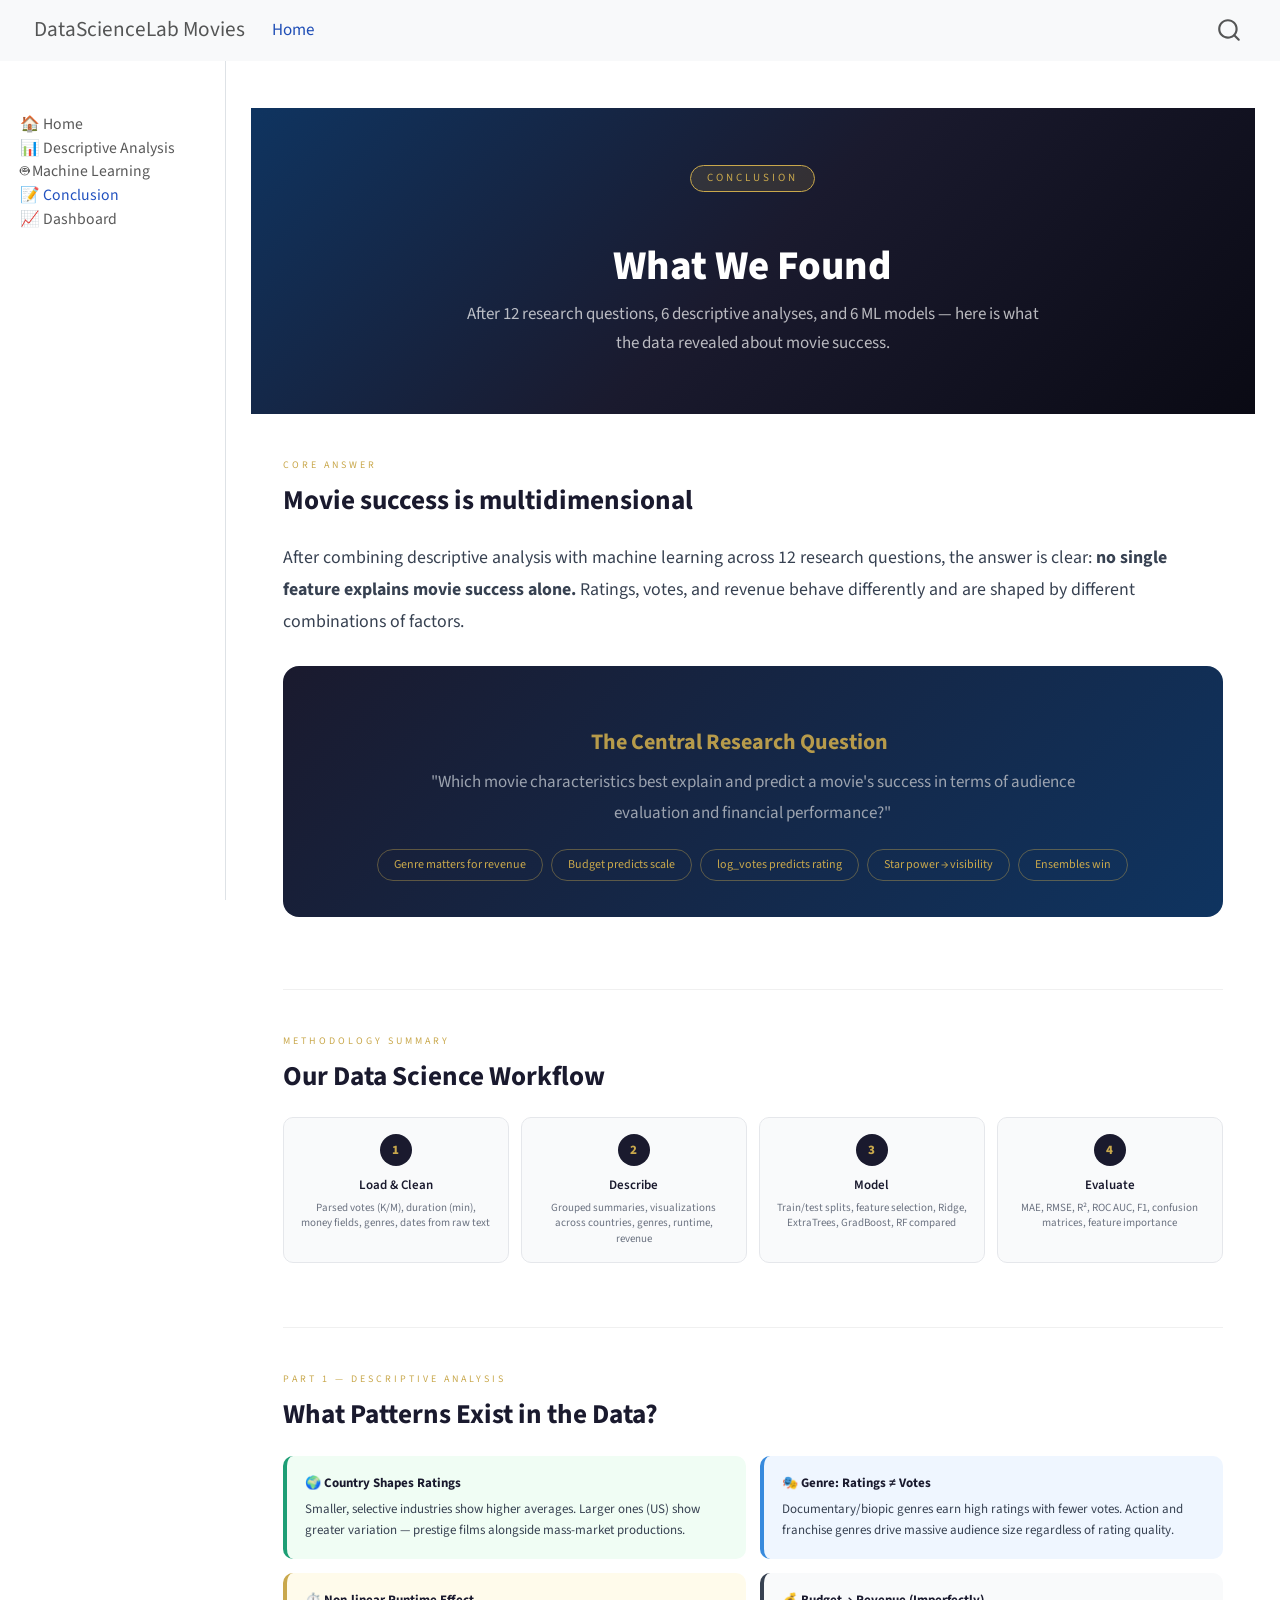
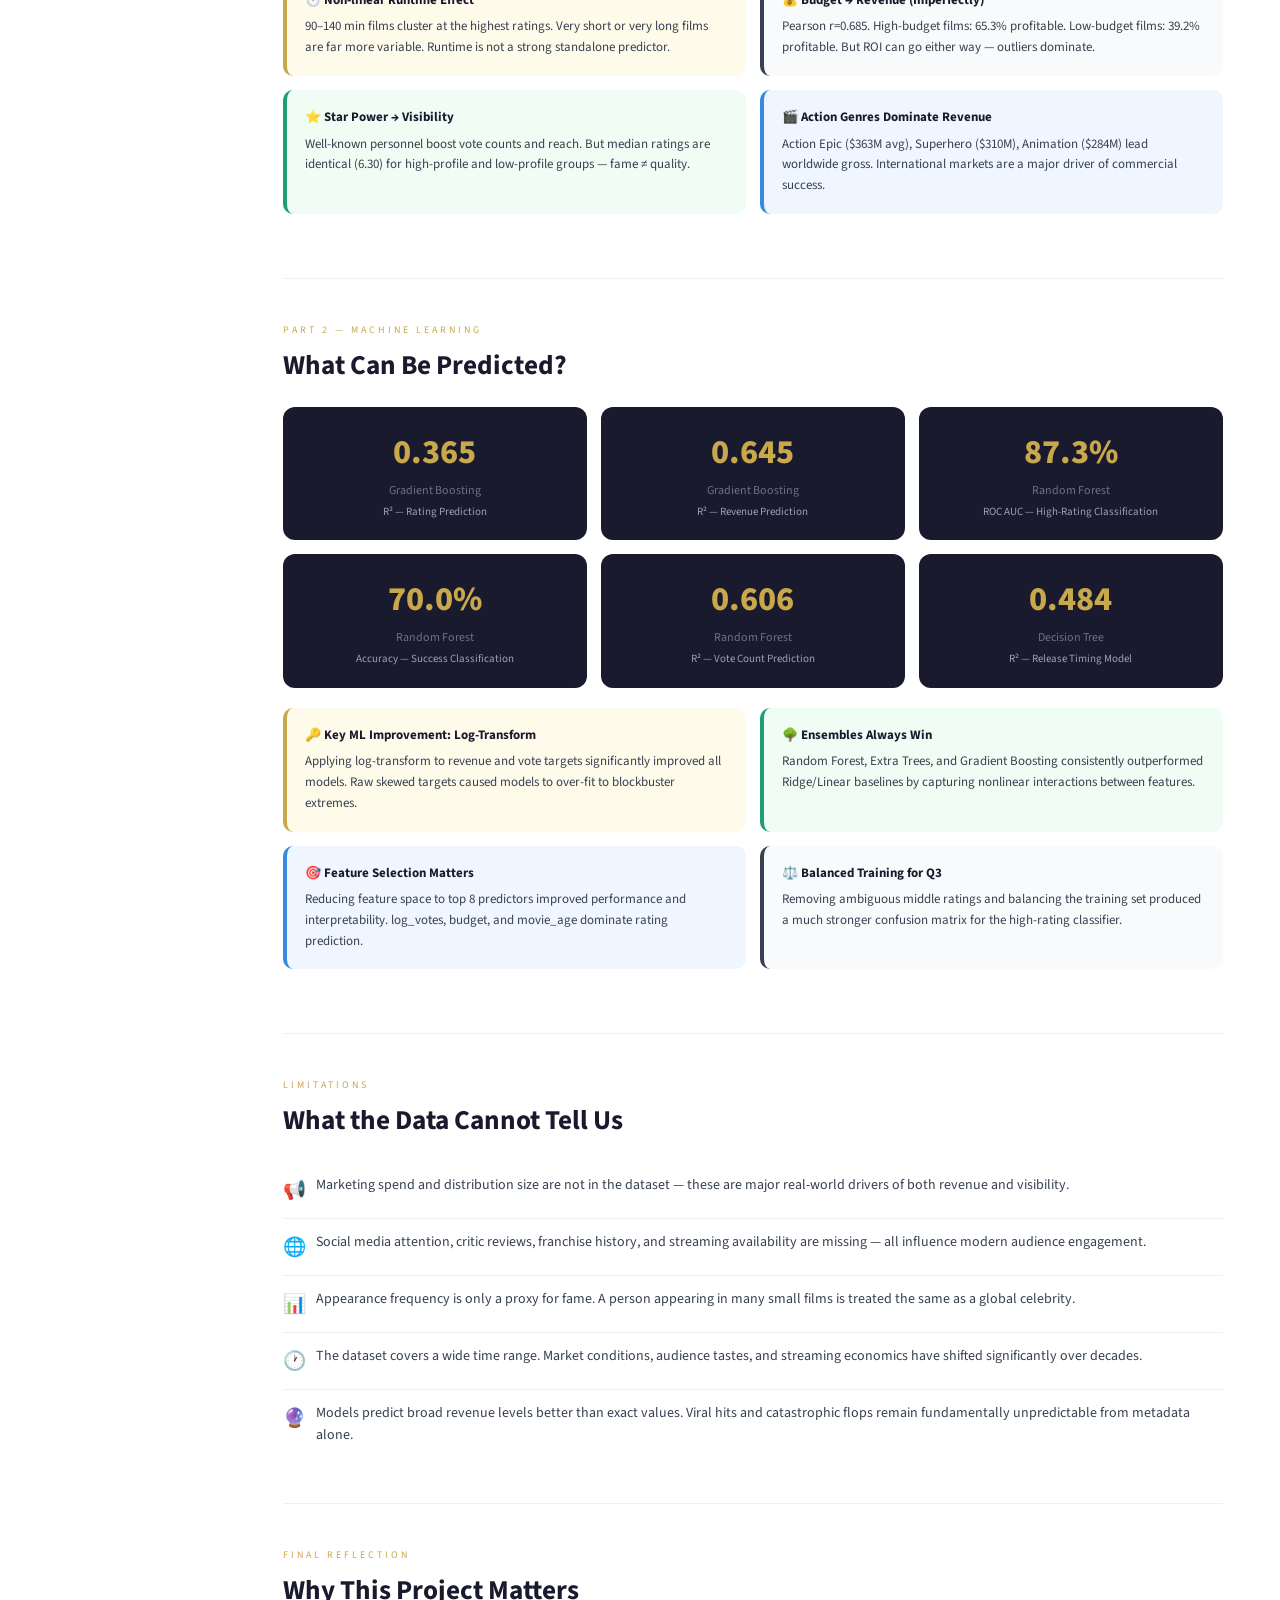
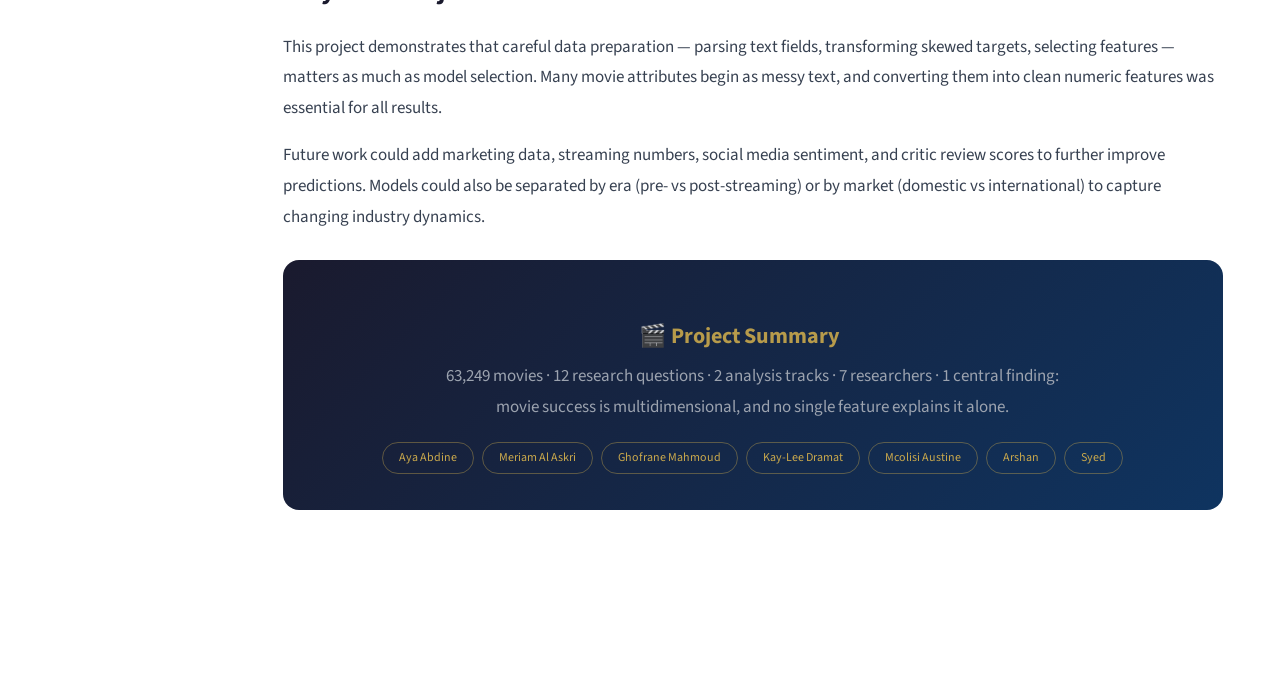
==== commit 124c1e8d: "Built site for gh-pages" ====
--- a/conclusion.html
+++ b/conclusion.html
@@ -106,7 +106,7 @@
       <button type="button" class="quarto-btn-toggle btn" data-bs-toggle="collapse" role="button" data-bs-target=".quarto-sidebar-collapse-item" aria-controls="quarto-sidebar" aria-expanded="false" aria-label="Toggle sidebar navigation" onclick="if (window.quartoToggleHeadroom) { window.quartoToggleHeadroom(); }">
         <i class="bi bi-layout-text-sidebar-reverse"></i>
       </button>
-        <nav class="quarto-page-breadcrumbs" aria-label="breadcrumb"><ol class="breadcrumb"><li class="breadcrumb-item"><a href="./conclusion.html">conclusion.html</a></li></ol></nav>
+        <nav class="quarto-page-breadcrumbs" aria-label="breadcrumb"><ol class="breadcrumb"><li class="breadcrumb-item"><a href="./conclusion.html">📝 Conclusion</a></li></ol></nav>
         <a class="flex-grow-1" role="navigation" data-bs-toggle="collapse" data-bs-target=".quarto-sidebar-collapse-item" aria-controls="quarto-sidebar" aria-expanded="false" aria-label="Toggle sidebar navigation" onclick="if (window.quartoToggleHeadroom) { window.quartoToggleHeadroom(); }">      
         </a>
     </div>
@@ -125,25 +125,31 @@
         <li class="sidebar-item">
   <div class="sidebar-item-container"> 
   <a href="./index.html" class="sidebar-item-text sidebar-link">
- <span class="menu-text">index.html</span></a>
+ <span class="menu-text">🏠 Home</span></a>
   </div>
 </li>
         <li class="sidebar-item">
   <div class="sidebar-item-container"> 
   <a href="./sec1.html" class="sidebar-item-text sidebar-link">
- <span class="menu-text">sec1.html</span></a>
+ <span class="menu-text">📊 Descriptive Analysis</span></a>
+  </div>
+</li>
+        <li class="sidebar-item">
+  <div class="sidebar-item-container"> 
+  <a href="./sec2.html" class="sidebar-item-text sidebar-link">
+ <span class="menu-text">🤖 Machine Learning</span></a>
   </div>
 </li>
         <li class="sidebar-item">
   <div class="sidebar-item-container"> 
   <a href="./conclusion.html" class="sidebar-item-text sidebar-link active">
- <span class="menu-text">conclusion.html</span></a>
+ <span class="menu-text">📝 Conclusion</span></a>
   </div>
 </li>
         <li class="sidebar-item">
   <div class="sidebar-item-container"> 
   <a href="./dashboard.html" class="sidebar-item-text sidebar-link">
- <span class="menu-text">dashboard.html</span></a>
+ <span class="menu-text">📈 Dashboard</span></a>
   </div>
 </li>
     </ul>
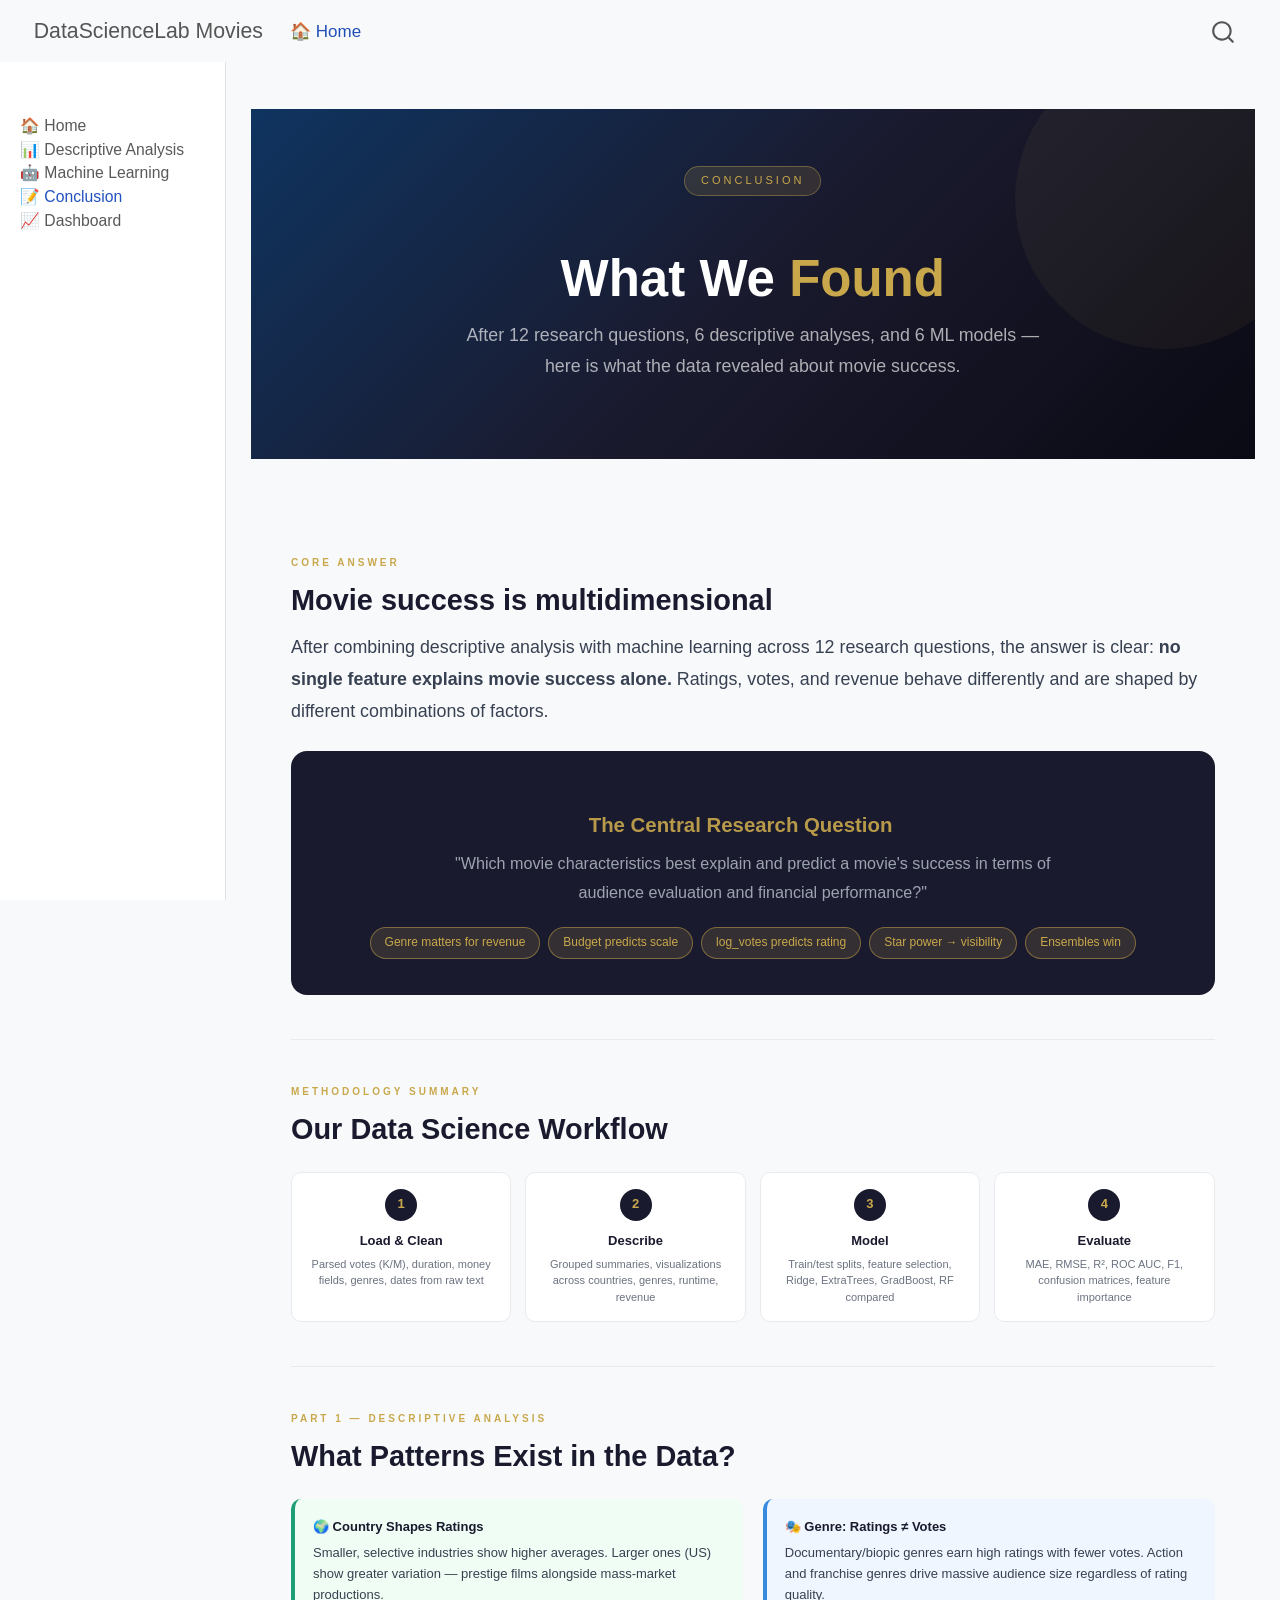
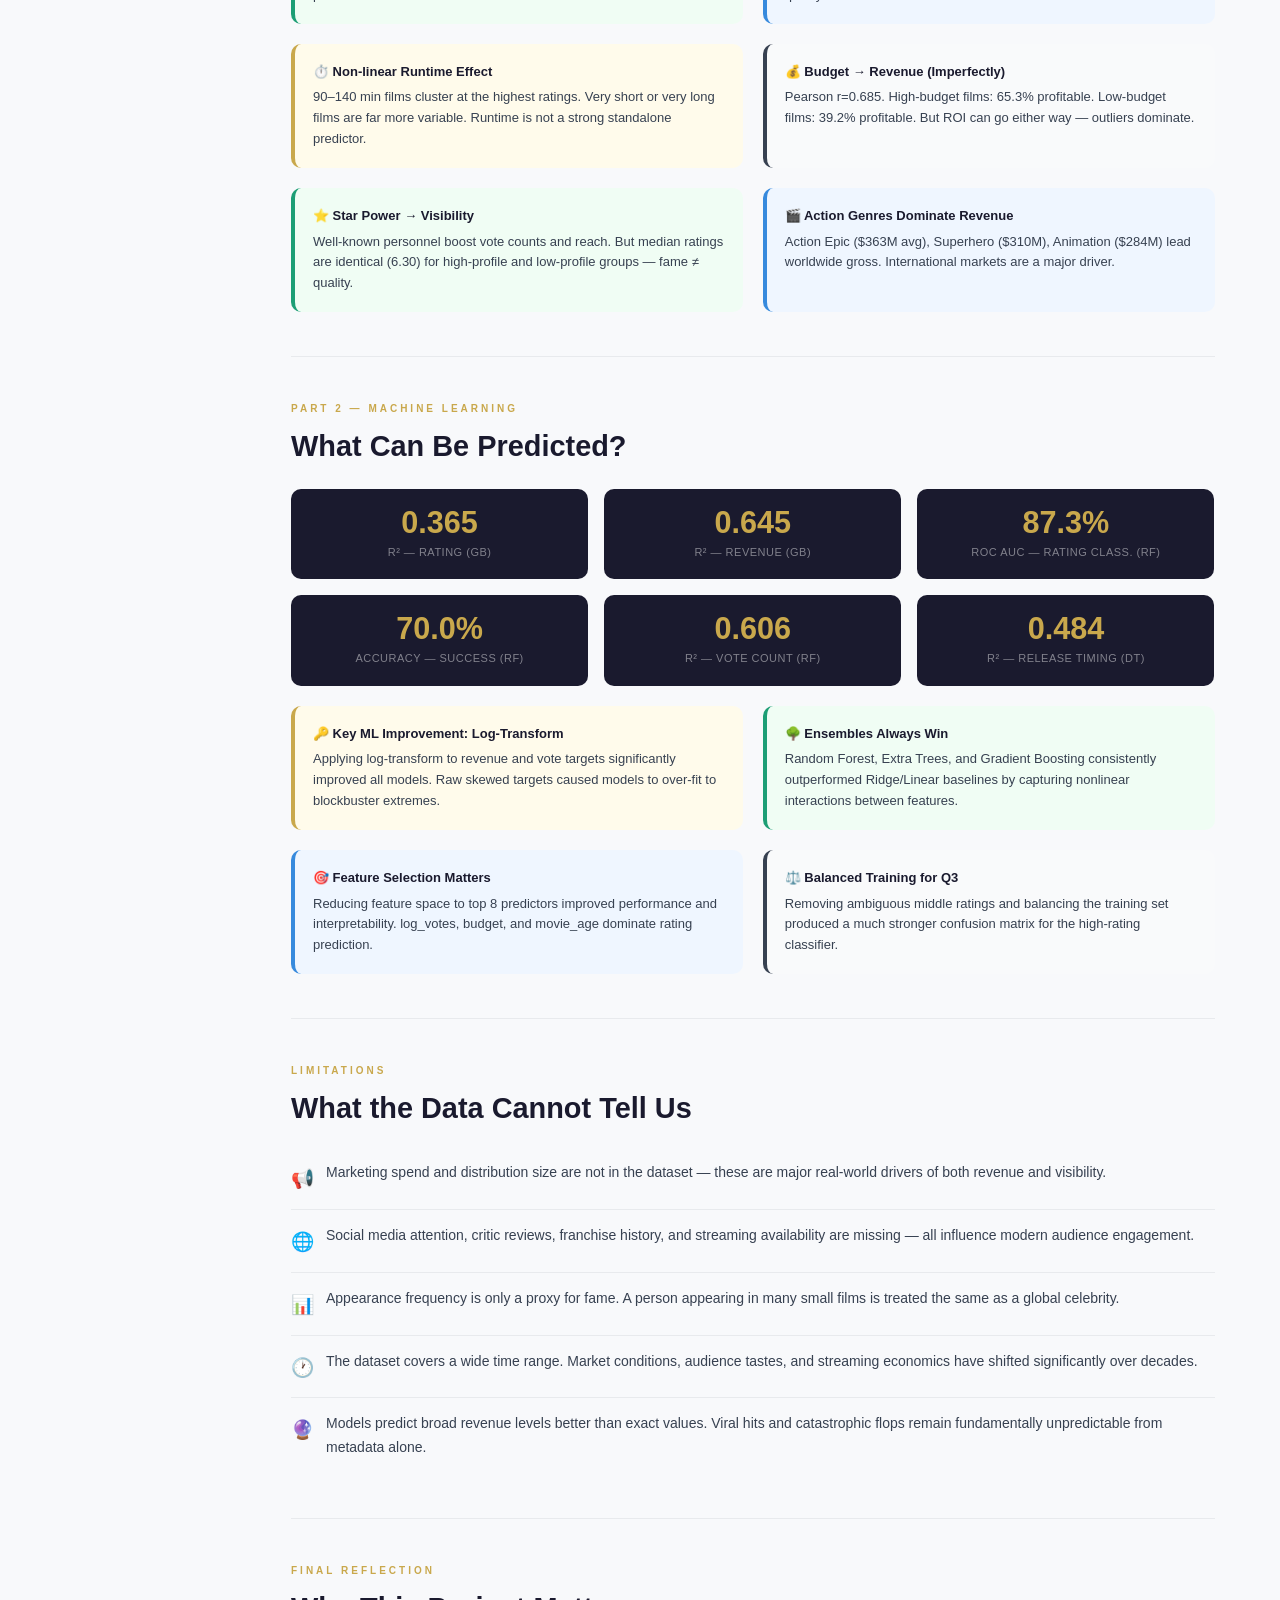
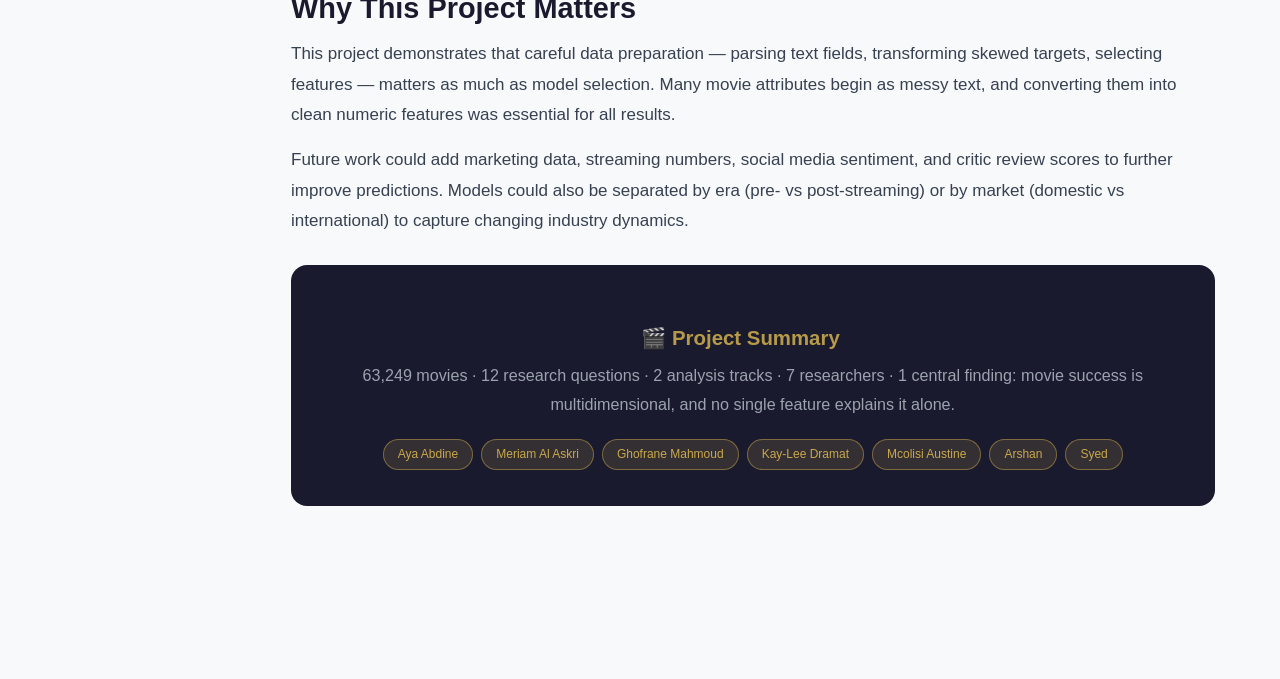
==== commit 872dfb5b: "Built site for gh-pages" ====
--- a/conclusion.html
+++ b/conclusion.html
@@ -70,6 +70,7 @@
 }</script>
 
 
+<link rel="stylesheet" href="shared.css">
 </head>
 
 <body class="nav-sidebar docked nav-fixed quarto-light">
@@ -93,7 +94,7 @@
             <ul class="navbar-nav navbar-nav-scroll me-auto">
   <li class="nav-item">
     <a class="nav-link active" href="./index.html" aria-current="page"> 
-<span class="menu-text">Home</span></a>
+<span class="menu-text">🏠 Home</span></a>
   </li>  
 </ul>
           </div> <!-- /navcollapse -->
@@ -164,203 +165,110 @@
 
 
 
-<style>
-*{box-sizing:border-box}
-.conc-hero{background:linear-gradient(135deg,#0f3460,#1a1a2e,#0a0a14);color:#fff;padding:56px 40px;text-align:center}
-.conc-hero-badge{display:inline-block;background:rgba(201,168,76,0.15);border:1px solid #c9a84c;color:#c9a84c;padding:4px 16px;border-radius:20px;font-size:11px;letter-spacing:3px;text-transform:uppercase;margin-bottom:16px}
-.conc-hero h1{font-size:2.4rem;font-weight:800;color:#fff;margin-bottom:10px}
-.conc-hero p{opacity:0.7;max-width:580px;margin:0 auto;line-height:1.7}
-.wrap{max-width:1000px;margin:0 auto;padding:0 30px}
-.conc-section{padding:44px 0;border-bottom:1px solid #f0f0f0}
-.conc-section:last-child{border-bottom:none;padding-bottom:60px}
-.sec-label{font-size:10px;letter-spacing:3px;text-transform:uppercase;color:#c9a84c;margin-bottom:8px}
-.sec-title{font-size:1.6rem;font-weight:700;color:#1a1a2e;margin-bottom:20px}
-.insight-grid{display:grid;grid-template-columns:1fr 1fr;gap:14px;margin:20px 0}
-.insight-card{border-radius:10px;padding:18px;border-left:4px solid}
-.ic-green{background:#f0fdf4;border-color:#1D9E75}
-.ic-blue{background:#eff6ff;border-color:#378ADD}
-.ic-gold{background:#fffbeb;border-color:#c9a84c}
-.ic-dark{background:#f9fafb;border-color:#374151}
-.insight-title{font-size:13px;font-weight:700;margin-bottom:6px;color:#1a1a2e}
-.insight-desc{font-size:13px;line-height:1.6;color:#374151}
-.ml-results{display:grid;grid-template-columns:repeat(3,1fr);gap:14px;margin:20px 0}
-.ml-card{background:#1a1a2e;border-radius:12px;padding:20px;text-align:center}
-.ml-metric{font-size:2rem;font-weight:800;color:#c9a84c;margin-bottom:4px}
-.ml-model{font-size:12px;color:#6b7280;margin-bottom:4px}
-.ml-task{font-size:11px;color:#9ca3af}
-.limit-list{list-style:none;padding:0;margin:0}
-.limit-list li{display:flex;align-items:flex-start;gap:10px;padding:12px 0;border-bottom:1px solid #f0f0f0;font-size:14px;color:#374151;line-height:1.6}
-.limit-list li:last-child{border-bottom:none}
-.limit-icon{font-size:1.1rem;flex-shrink:0;margin-top:2px}
-.final-box{background:linear-gradient(135deg,#1a1a2e,#0f3460);border-radius:16px;padding:36px;color:#fff;text-align:center;margin:28px 0}
-.final-box h3{font-size:1.3rem;font-weight:700;color:#c9a84c;margin-bottom:12px}
-.final-box p{color:#9ca3af;line-height:1.8;max-width:650px;margin:0 auto 20px}
-.final-pills{display:flex;gap:8px;justify-content:center;flex-wrap:wrap}
-.final-pill{padding:6px 16px;border:1px solid rgba(201,168,76,0.4);border-radius:20px;font-size:12px;color:#c9a84c}
-.workflow{display:grid;grid-template-columns:repeat(4,1fr);gap:12px;margin:20px 0}
-.step{background:#f9fafb;border:1px solid #e5e7eb;border-radius:10px;padding:16px;text-align:center;position:relative}
-.step-num{width:32px;height:32px;background:#1a1a2e;color:#c9a84c;border-radius:50%;display:flex;align-items:center;justify-content:center;font-weight:800;font-size:13px;margin:0 auto 10px}
-.step-title{font-size:13px;font-weight:600;color:#1a1a2e;margin-bottom:4px}
-.step-desc{font-size:11px;color:#6b7280;line-height:1.4}
-@media(max-width:700px){.insight-grid{grid-template-columns:1fr}.ml-results{grid-template-columns:1fr 1fr}.workflow{grid-template-columns:1fr 1fr}}
-</style>
-
-<div class="conc-hero">
-  <div class="conc-hero-badge">Conclusion</div>
-  <h1>What We Found</h1>
+<div class="site-hero" style="background:linear-gradient(135deg,#0f3460,#1a1a2e,#0a0a14);padding:56px 40px 48px">
+  <div class="hero-badge">Conclusion</div>
+  <h1>What We <span>Found</span></h1>
   <p>After 12 research questions, 6 descriptive analyses, and 6 ML models — here is what the data revealed about movie success.</p>
 </div>
-<div class="wrap">
-
-<!-- MAIN FINDING -->
-<div class="conc-section">
-  <div class="sec-label">Core Answer</div>
-  <div class="sec-title">Movie success is multidimensional</div>
-  <p style="font-size:1.05rem;color:#374151;line-height:1.8;margin-bottom:20px">After combining descriptive analysis with machine learning across 12 research questions, the answer is clear: <strong>no single feature explains movie success alone.</strong> Ratings, votes, and revenue behave differently and are shaped by different combinations of factors.</p>
-  
-  <div class="final-box">
-    <h3 class="anchored">The Central Research Question</h3>
-    <p>"Which movie characteristics best explain and predict a movie's success in terms of audience evaluation and financial performance?"</p>
-    <div class="final-pills">
-      <span class="final-pill">Genre matters for revenue</span>
-      <span class="final-pill">Budget predicts scale</span>
-      <span class="final-pill">log_votes predicts rating</span>
-      <span class="final-pill">Star power → visibility</span>
-      <span class="final-pill">Ensembles win</span>
+
+<div class="section">
+
+<!-- CORE ANSWER -->
+<div class="q-section">
+  <div class="section-label">Core Answer</div>
+  <div class="section-title">Movie success is multidimensional</div>
+  <p style="font-size:1.05rem;color:#374151;line-height:1.8;margin-bottom:24px">After combining descriptive analysis with machine learning across 12 research questions, the answer is clear: <strong>no single feature explains movie success alone.</strong> Ratings, votes, and revenue behave differently and are shaped by different combinations of factors.</p>
+
+  <div style="background:var(--navy);border-radius:var(--radius-lg);padding:36px;color:#fff;text-align:center">
+    <h3 style="font-size:1.2rem;font-weight:700;color:var(--gold);margin-bottom:12px" class="anchored">The Central Research Question</h3>
+    <p style="color:#9ca3af;line-height:1.8;max-width:650px;margin:0 auto 20px;font-size:0.95rem">"Which movie characteristics best explain and predict a movie's success in terms of audience evaluation and financial performance?"</p>
+    <div class="pill-row">
+      <span class="pill gold">Genre matters for revenue</span>
+      <span class="pill gold">Budget predicts scale</span>
+      <span class="pill gold">log_votes predicts rating</span>
+      <span class="pill gold">Star power → visibility</span>
+      <span class="pill gold">Ensembles win</span>
     </div>
   </div>
 </div>
 
 <!-- METHODOLOGY -->
-<div class="conc-section">
-  <div class="sec-label">Methodology Summary</div>
-  <div class="sec-title">Our Data Science Workflow</div>
-  <div class="workflow">
-    <div class="step"><div class="step-num">1</div><div class="step-title">Load &amp; Clean</div><div class="step-desc">Parsed votes (K/M), duration (min), money fields, genres, dates from raw text</div></div>
-    <div class="step"><div class="step-num">2</div><div class="step-title">Describe</div><div class="step-desc">Grouped summaries, visualizations across countries, genres, runtime, revenue</div></div>
-    <div class="step"><div class="step-num">3</div><div class="step-title">Model</div><div class="step-desc">Train/test splits, feature selection, Ridge, ExtraTrees, GradBoost, RF compared</div></div>
-    <div class="step"><div class="step-num">4</div><div class="step-title">Evaluate</div><div class="step-desc">MAE, RMSE, R², ROC AUC, F1, confusion matrices, feature importance</div></div>
+<div class="q-section">
+  <div class="section-label">Methodology Summary</div>
+  <div class="section-title">Our Data Science Workflow</div>
+  <div class="grid-4" style="margin-top:20px">
+    <div class="step-card"><div class="step-num">1</div><div class="step-title">Load &amp; Clean</div><div class="step-desc">Parsed votes (K/M), duration, money fields, genres, dates from raw text</div></div>
+    <div class="step-card"><div class="step-num">2</div><div class="step-title">Describe</div><div class="step-desc">Grouped summaries, visualizations across countries, genres, runtime, revenue</div></div>
+    <div class="step-card"><div class="step-num">3</div><div class="step-title">Model</div><div class="step-desc">Train/test splits, feature selection, Ridge, ExtraTrees, GradBoost, RF compared</div></div>
+    <div class="step-card"><div class="step-num">4</div><div class="step-title">Evaluate</div><div class="step-desc">MAE, RMSE, R², ROC AUC, F1, confusion matrices, feature importance</div></div>
   </div>
 </div>
 
 <!-- DESCRIPTIVE INSIGHTS -->
-<div class="conc-section">
-  <div class="sec-label">Part 1 — Descriptive Analysis</div>
-  <div class="sec-title">What Patterns Exist in the Data?</div>
-  <div class="insight-grid">
-    <div class="insight-card ic-green">
-      <div class="insight-title">🌍 Country Shapes Ratings</div>
-      <div class="insight-desc">Smaller, selective industries show higher averages. Larger ones (US) show greater variation — prestige films alongside mass-market productions.</div>
-    </div>
-    <div class="insight-card ic-blue">
-      <div class="insight-title">🎭 Genre: Ratings ≠ Votes</div>
-      <div class="insight-desc">Documentary/biopic genres earn high ratings with fewer votes. Action and franchise genres drive massive audience size regardless of rating quality.</div>
-    </div>
-    <div class="insight-card ic-gold">
-      <div class="insight-title">⏱️ Non-linear Runtime Effect</div>
-      <div class="insight-desc">90–140 min films cluster at the highest ratings. Very short or very long films are far more variable. Runtime is not a strong standalone predictor.</div>
-    </div>
-    <div class="insight-card ic-dark">
-      <div class="insight-title">💰 Budget → Revenue (Imperfectly)</div>
-      <div class="insight-desc">Pearson r=0.685. High-budget films: 65.3% profitable. Low-budget films: 39.2% profitable. But ROI can go either way — outliers dominate.</div>
-    </div>
-    <div class="insight-card ic-green">
-      <div class="insight-title">⭐ Star Power → Visibility</div>
-      <div class="insight-desc">Well-known personnel boost vote counts and reach. But median ratings are identical (6.30) for high-profile and low-profile groups — fame ≠ quality.</div>
-    </div>
-    <div class="insight-card ic-blue">
-      <div class="insight-title">🎬 Action Genres Dominate Revenue</div>
-      <div class="insight-desc">Action Epic ($363M avg), Superhero ($310M), Animation ($284M) lead worldwide gross. International markets are a major driver of commercial success.</div>
-    </div>
+<div class="q-section">
+  <div class="section-label">Part 1 — Descriptive Analysis</div>
+  <div class="section-title">What Patterns Exist in the Data?</div>
+  <div class="grid-2" style="margin-top:20px">
+    <div class="insight-card ic-green"><div class="insight-title">🌍 Country Shapes Ratings</div><div class="insight-desc">Smaller, selective industries show higher averages. Larger ones (US) show greater variation — prestige films alongside mass-market productions.</div></div>
+    <div class="insight-card ic-blue"><div class="insight-title">🎭 Genre: Ratings ≠ Votes</div><div class="insight-desc">Documentary/biopic genres earn high ratings with fewer votes. Action and franchise genres drive massive audience size regardless of rating quality.</div></div>
+    <div class="insight-card ic-gold"><div class="insight-title">⏱️ Non-linear Runtime Effect</div><div class="insight-desc">90–140 min films cluster at the highest ratings. Very short or very long films are far more variable. Runtime is not a strong standalone predictor.</div></div>
+    <div class="insight-card ic-dark"><div class="insight-title">💰 Budget → Revenue (Imperfectly)</div><div class="insight-desc">Pearson r=0.685. High-budget films: 65.3% profitable. Low-budget films: 39.2% profitable. But ROI can go either way — outliers dominate.</div></div>
+    <div class="insight-card ic-green"><div class="insight-title">⭐ Star Power → Visibility</div><div class="insight-desc">Well-known personnel boost vote counts and reach. But median ratings are identical (6.30) for high-profile and low-profile groups — fame ≠ quality.</div></div>
+    <div class="insight-card ic-blue"><div class="insight-title">🎬 Action Genres Dominate Revenue</div><div class="insight-desc">Action Epic ($363M avg), Superhero ($310M), Animation ($284M) lead worldwide gross. International markets are a major driver.</div></div>
   </div>
 </div>
 
 <!-- ML INSIGHTS -->
-<div class="conc-section">
-  <div class="sec-label">Part 2 — Machine Learning</div>
-  <div class="sec-title">What Can Be Predicted?</div>
-  <div class="ml-results">
-    <div class="ml-card">
-      <div class="ml-metric">0.365</div>
-      <div class="ml-model">Gradient Boosting</div>
-      <div class="ml-task">R² — Rating Prediction</div>
-    </div>
-    <div class="ml-card">
-      <div class="ml-metric">0.645</div>
-      <div class="ml-model">Gradient Boosting</div>
-      <div class="ml-task">R² — Revenue Prediction</div>
-    </div>
-    <div class="ml-card">
-      <div class="ml-metric">87.3%</div>
-      <div class="ml-model">Random Forest</div>
-      <div class="ml-task">ROC AUC — High-Rating Classification</div>
-    </div>
-    <div class="ml-card">
-      <div class="ml-metric">70.0%</div>
-      <div class="ml-model">Random Forest</div>
-      <div class="ml-task">Accuracy — Success Classification</div>
-    </div>
-    <div class="ml-card">
-      <div class="ml-metric">0.606</div>
-      <div class="ml-model">Random Forest</div>
-      <div class="ml-task">R² — Vote Count Prediction</div>
-    </div>
-    <div class="ml-card">
-      <div class="ml-metric">0.484</div>
-      <div class="ml-model">Decision Tree</div>
-      <div class="ml-task">R² — Release Timing Model</div>
-    </div>
-  </div>
-  <div class="insight-grid">
-    <div class="insight-card ic-gold">
-      <div class="insight-title">🔑 Key ML Improvement: Log-Transform</div>
-      <div class="insight-desc">Applying log-transform to revenue and vote targets significantly improved all models. Raw skewed targets caused models to over-fit to blockbuster extremes.</div>
-    </div>
-    <div class="insight-card ic-green">
-      <div class="insight-title">🌳 Ensembles Always Win</div>
-      <div class="insight-desc">Random Forest, Extra Trees, and Gradient Boosting consistently outperformed Ridge/Linear baselines by capturing nonlinear interactions between features.</div>
-    </div>
-    <div class="insight-card ic-blue">
-      <div class="insight-title">🎯 Feature Selection Matters</div>
-      <div class="insight-desc">Reducing feature space to top 8 predictors improved performance and interpretability. log_votes, budget, and movie_age dominate rating prediction.</div>
-    </div>
-    <div class="insight-card ic-dark">
-      <div class="insight-title">⚖️ Balanced Training for Q3</div>
-      <div class="insight-desc">Removing ambiguous middle ratings and balancing the training set produced a much stronger confusion matrix for the high-rating classifier.</div>
-    </div>
+<div class="q-section">
+  <div class="section-label">Part 2 — Machine Learning</div>
+  <div class="section-title">What Can Be Predicted?</div>
+  <div class="grid-3" style="margin:20px 0">
+    <div class="metric"><div class="metric-n">0.365</div><div class="metric-l">R² — Rating (GB)</div></div>
+    <div class="metric"><div class="metric-n">0.645</div><div class="metric-l">R² — Revenue (GB)</div></div>
+    <div class="metric"><div class="metric-n">87.3%</div><div class="metric-l">ROC AUC — Rating Class. (RF)</div></div>
+    <div class="metric"><div class="metric-n">70.0%</div><div class="metric-l">Accuracy — Success (RF)</div></div>
+    <div class="metric"><div class="metric-n">0.606</div><div class="metric-l">R² — Vote Count (RF)</div></div>
+    <div class="metric"><div class="metric-n">0.484</div><div class="metric-l">R² — Release Timing (DT)</div></div>
+  </div>
+  <div class="grid-2" style="margin-top:16px">
+    <div class="insight-card ic-gold"><div class="insight-title">🔑 Key ML Improvement: Log-Transform</div><div class="insight-desc">Applying log-transform to revenue and vote targets significantly improved all models. Raw skewed targets caused models to over-fit to blockbuster extremes.</div></div>
+    <div class="insight-card ic-green"><div class="insight-title">🌳 Ensembles Always Win</div><div class="insight-desc">Random Forest, Extra Trees, and Gradient Boosting consistently outperformed Ridge/Linear baselines by capturing nonlinear interactions between features.</div></div>
+    <div class="insight-card ic-blue"><div class="insight-title">🎯 Feature Selection Matters</div><div class="insight-desc">Reducing feature space to top 8 predictors improved performance and interpretability. log_votes, budget, and movie_age dominate rating prediction.</div></div>
+    <div class="insight-card ic-dark"><div class="insight-title">⚖️ Balanced Training for Q3</div><div class="insight-desc">Removing ambiguous middle ratings and balancing the training set produced a much stronger confusion matrix for the high-rating classifier.</div></div>
   </div>
 </div>
 
 <!-- LIMITATIONS -->
-<div class="conc-section">
-  <div class="sec-label">Limitations</div>
-  <div class="sec-title">What the Data Cannot Tell Us</div>
-  <ul class="limit-list">
-    <li><span class="limit-icon">📢</span><span>Marketing spend and distribution size are not in the dataset — these are major real-world drivers of both revenue and visibility.</span></li>
-    <li><span class="limit-icon">🌐</span><span>Social media attention, critic reviews, franchise history, and streaming availability are missing — all influence modern audience engagement.</span></li>
-    <li><span class="limit-icon">📊</span><span>Appearance frequency is only a proxy for fame. A person appearing in many small films is treated the same as a global celebrity.</span></li>
-    <li><span class="limit-icon">🕐</span><span>The dataset covers a wide time range. Market conditions, audience tastes, and streaming economics have shifted significantly over decades.</span></li>
-    <li><span class="limit-icon">🔮</span><span>Models predict broad revenue levels better than exact values. Viral hits and catastrophic flops remain fundamentally unpredictable from metadata alone.</span></li>
-  </ul>
+<div class="q-section">
+  <div class="section-label">Limitations</div>
+  <div class="section-title">What the Data Cannot Tell Us</div>
+  <div style="margin-top:16px">
+    <div style="display:flex;align-items:flex-start;gap:12px;padding:14px 0;border-bottom:1px solid var(--border);font-size:14px;color:#374151;line-height:1.7"><span style="font-size:1.1rem;flex-shrink:0;margin-top:2px">📢</span><span>Marketing spend and distribution size are not in the dataset — these are major real-world drivers of both revenue and visibility.</span></div>
+    <div style="display:flex;align-items:flex-start;gap:12px;padding:14px 0;border-bottom:1px solid var(--border);font-size:14px;color:#374151;line-height:1.7"><span style="font-size:1.1rem;flex-shrink:0;margin-top:2px">🌐</span><span>Social media attention, critic reviews, franchise history, and streaming availability are missing — all influence modern audience engagement.</span></div>
+    <div style="display:flex;align-items:flex-start;gap:12px;padding:14px 0;border-bottom:1px solid var(--border);font-size:14px;color:#374151;line-height:1.7"><span style="font-size:1.1rem;flex-shrink:0;margin-top:2px">📊</span><span>Appearance frequency is only a proxy for fame. A person appearing in many small films is treated the same as a global celebrity.</span></div>
+    <div style="display:flex;align-items:flex-start;gap:12px;padding:14px 0;border-bottom:1px solid var(--border);font-size:14px;color:#374151;line-height:1.7"><span style="font-size:1.1rem;flex-shrink:0;margin-top:2px">🕐</span><span>The dataset covers a wide time range. Market conditions, audience tastes, and streaming economics have shifted significantly over decades.</span></div>
+    <div style="display:flex;align-items:flex-start;gap:12px;padding:14px 0;font-size:14px;color:#374151;line-height:1.7"><span style="font-size:1.1rem;flex-shrink:0;margin-top:2px">🔮</span><span>Models predict broad revenue levels better than exact values. Viral hits and catastrophic flops remain fundamentally unpredictable from metadata alone.</span></div>
+  </div>
 </div>
 
 <!-- FINAL NOTE -->
-<div class="conc-section">
-  <div class="sec-label">Final Reflection</div>
-  <div class="sec-title">Why This Project Matters</div>
-  <p style="color:#374151;line-height:1.8;font-size:1rem">This project demonstrates that careful data preparation — parsing text fields, transforming skewed targets, selecting features — matters as much as model selection. Many movie attributes begin as messy text, and converting them into clean numeric features was essential for all results.</p>
+<div class="q-section">
+  <div class="section-label">Final Reflection</div>
+  <div class="section-title">Why This Project Matters</div>
+  <p style="color:#374151;line-height:1.8;font-size:1rem;margin-bottom:14px">This project demonstrates that careful data preparation — parsing text fields, transforming skewed targets, selecting features — matters as much as model selection. Many movie attributes begin as messy text, and converting them into clean numeric features was essential for all results.</p>
   <p style="color:#374151;line-height:1.8;font-size:1rem">Future work could add marketing data, streaming numbers, social media sentiment, and critic review scores to further improve predictions. Models could also be separated by era (pre- vs post-streaming) or by market (domestic vs international) to capture changing industry dynamics.</p>
-  <div class="final-box" style="margin-top:28px">
-    <h3 class="anchored">🎬 Project Summary</h3>
-    <p>63,249 movies · 12 research questions · 2 analysis tracks · 7 researchers · 1 central finding: movie success is multidimensional, and no single feature explains it alone.</p>
-    <div class="final-pills">
-      <span class="final-pill">Aya Abdine</span>
-      <span class="final-pill">Meriam Al Askri</span>
-      <span class="final-pill">Ghofrane Mahmoud</span>
-      <span class="final-pill">Kay-Lee Dramat</span>
-      <span class="final-pill">Mcolisi Austine</span>
-      <span class="final-pill">Arshan</span>
-      <span class="final-pill">Syed</span>
+
+  <div style="background:var(--navy);border-radius:var(--radius-lg);padding:36px;color:#fff;text-align:center;margin-top:28px">
+    <h3 style="font-size:1.2rem;font-weight:700;color:var(--gold);margin-bottom:10px" class="anchored">🎬 Project Summary</h3>
+    <p style="color:#9ca3af;line-height:1.8;margin-bottom:20px;font-size:0.95rem">63,249 movies · 12 research questions · 2 analysis tracks · 7 researchers · 1 central finding: movie success is multidimensional, and no single feature explains it alone.</p>
+    <div class="pill-row">
+      <span class="pill gold">Aya Abdine</span>
+      <span class="pill gold">Meriam Al Askri</span>
+      <span class="pill gold">Ghofrane Mahmoud</span>
+      <span class="pill gold">Kay-Lee Dramat</span>
+      <span class="pill gold">Mcolisi Austine</span>
+      <span class="pill gold">Arshan</span>
+      <span class="pill gold">Syed</span>
     </div>
   </div>
 </div>
--- a/shared.css
+++ b/shared.css
@@ -0,0 +1,327 @@
+/* ===== SHARED DESIGN SYSTEM ===== */
+*, *::before, *::after { box-sizing: border-box; margin: 0; padding: 0; }
+
+:root {
+  --gold: #c9a84c;
+  --gold-light: #f5e6b8;
+  --gold-dim: rgba(201,168,76,0.15);
+  --navy: #1a1a2e;
+  --navy-mid: #0f3460;
+  --teal: #1D9E75;
+  --teal-light: #d1fae5;
+  --blue: #378ADD;
+  --blue-light: #dbeafe;
+  --red: #e24b4a;
+  --bg: #f8f9fb;
+  --surface: #ffffff;
+  --border: #e8eaed;
+  --text: #1a1a2e;
+  --muted: #6b7280;
+  --radius: 10px;
+  --radius-lg: 16px;
+  --shadow: 0 2px 12px rgba(0,0,0,0.06);
+  --shadow-md: 0 4px 24px rgba(0,0,0,0.10);
+}
+
+body { font-family: -apple-system, BlinkMacSystemFont, 'Segoe UI', sans-serif; background: var(--bg); color: var(--text); line-height: 1.6; }
+
+/* ===== HERO ===== */
+.site-hero {
+  background: var(--navy);
+  color: #fff;
+  padding: 64px 40px 56px;
+  text-align: center;
+  position: relative;
+  overflow: hidden;
+}
+.site-hero::before {
+  content: '';
+  position: absolute;
+  top: -60px; right: -60px;
+  width: 300px; height: 300px;
+  border-radius: 50%;
+  background: rgba(201,168,76,0.06);
+  pointer-events: none;
+}
+.hero-badge {
+  display: inline-flex; align-items: center; gap: 6px;
+  background: var(--gold-dim);
+  border: 1px solid rgba(201,168,76,0.4);
+  color: var(--gold);
+  padding: 5px 16px;
+  border-radius: 20px;
+  font-size: 11px;
+  letter-spacing: 3px;
+  text-transform: uppercase;
+  margin-bottom: 20px;
+}
+.site-hero h1 {
+  font-size: clamp(1.8rem, 4vw, 3rem);
+  font-weight: 800;
+  color: #fff;
+  margin-bottom: 12px;
+  line-height: 1.15;
+}
+.site-hero h1 span { color: var(--gold); }
+.site-hero p {
+  color: rgba(255,255,255,0.65);
+  max-width: 580px;
+  margin: 0 auto 28px;
+  font-size: 1.05rem;
+  line-height: 1.75;
+}
+.pill-row { display: flex; flex-wrap: wrap; gap: 8px; justify-content: center; }
+.pill {
+  padding: 5px 14px;
+  border: 1px solid rgba(255,255,255,0.2);
+  border-radius: 20px;
+  font-size: 12px;
+  color: rgba(255,255,255,0.7);
+}
+.pill.gold { border-color: rgba(201,168,76,0.5); color: var(--gold); background: var(--gold-dim); }
+
+/* ===== STAT BAR ===== */
+.stat-bar {
+  display: grid;
+  grid-template-columns: repeat(4, 1fr);
+  border-bottom: 1px solid var(--border);
+  background: var(--surface);
+}
+.stat-item {
+  padding: 24px 20px;
+  text-align: center;
+  border-right: 1px solid var(--border);
+}
+.stat-item:last-child { border-right: none; }
+.stat-num { font-size: 2rem; font-weight: 800; line-height: 1; }
+.stat-lbl { font-size: 11px; color: var(--muted); text-transform: uppercase; letter-spacing: 1px; margin-top: 5px; }
+
+/* ===== SECTION ===== */
+.section { padding: 52px 40px; max-width: 1160px; margin: 0 auto; }
+.section-label { font-size: 10px; letter-spacing: 3px; text-transform: uppercase; color: var(--gold); margin-bottom: 6px; font-weight: 600; }
+.section-title { font-size: 1.7rem; font-weight: 800; color: var(--navy); margin-bottom: 8px; }
+.section-sub { color: var(--muted); margin-bottom: 32px; font-size: 0.95rem; line-height: 1.7; }
+
+/* ===== CARDS ===== */
+.card {
+  background: var(--surface);
+  border: 1px solid var(--border);
+  border-radius: var(--radius-lg);
+  padding: 22px;
+}
+.card-dark {
+  background: var(--navy);
+  border-color: #2a2a3e;
+}
+.card-title {
+  font-size: 13px;
+  font-weight: 700;
+  color: var(--text);
+  margin-bottom: 16px;
+  padding-bottom: 10px;
+  border-bottom: 1px solid var(--border);
+}
+.card-dark .card-title { color: #fff; border-color: #2a2a3e; }
+
+/* ===== GRID LAYOUTS ===== */
+.grid-2 { display: grid; grid-template-columns: 1fr 1fr; gap: 20px; }
+.grid-3 { display: grid; grid-template-columns: repeat(3, 1fr); gap: 16px; }
+.grid-4 { display: grid; grid-template-columns: repeat(4, 1fr); gap: 14px; }
+.grid-auto { display: grid; grid-template-columns: repeat(auto-fit, minmax(180px, 1fr)); gap: 14px; }
+.full-col { grid-column: 1 / -1; }
+
+/* ===== METRIC CARD ===== */
+.metric {
+  background: var(--navy);
+  border-radius: var(--radius);
+  padding: 18px;
+  text-align: center;
+}
+.metric-n { font-size: 1.8rem; font-weight: 800; color: var(--gold); line-height: 1; }
+.metric-l { font-size: 11px; color: rgba(255,255,255,0.45); margin-top: 6px; text-transform: uppercase; letter-spacing: 0.5px; }
+
+/* ===== FINDING BOX ===== */
+.finding {
+  background: #fffbeb;
+  border: 1px solid #fde68a;
+  border-left: 4px solid var(--gold);
+  border-radius: 8px;
+  padding: 16px 20px;
+  margin: 16px 0;
+  font-size: 14px;
+  color: #78350f;
+  line-height: 1.7;
+}
+.finding strong { color: #92400e; }
+.finding-teal {
+  background: #f0fdf4;
+  border-color: #bbf7d0;
+  border-left-color: var(--teal);
+  color: #166534;
+}
+.finding-teal strong { color: #14532d; }
+
+/* ===== BAR CHART ===== */
+.bar-row { display: flex; align-items: center; gap: 10px; margin-bottom: 11px; }
+.bar-label { font-size: 12px; color: var(--muted); width: 140px; flex-shrink: 0; }
+.bar-track { flex: 1; background: #f0f0f0; border-radius: 4px; height: 9px; overflow: hidden; }
+.bar-track.dark { background: #1e1e2e; }
+.bar-fill { height: 100%; border-radius: 4px; width: 0; transition: width 1.3s cubic-bezier(0.4,0,0.2,1); }
+.bar-val { font-size: 12px; font-weight: 700; width: 50px; text-align: right; }
+.bar-val.light { color: #fff; }
+
+/* ===== TABLES ===== */
+.data-table { width: 100%; border-collapse: collapse; font-size: 13px; }
+.data-table th { background: var(--navy); color: var(--gold); padding: 10px 14px; text-align: left; font-size: 11px; text-transform: uppercase; letter-spacing: 1px; font-weight: 600; }
+.data-table td { padding: 10px 14px; border-bottom: 1px solid var(--border); color: var(--text); }
+.data-table tr:hover td { background: #f9fafb; }
+.data-table.light th { background: #f8f9fa; color: var(--muted); }
+
+/* ===== BADGES ===== */
+.badge { display: inline-block; padding: 2px 10px; border-radius: 5px; font-size: 11px; font-weight: 700; }
+.badge-green { background: var(--teal-light); color: #065f46; }
+.badge-blue { background: var(--blue-light); color: #1e40af; }
+.badge-gray { background: #f3f4f6; color: var(--muted); }
+.badge-red { background: #fee2e2; color: #991b1b; }
+
+/* ===== FIGURE IMAGES ===== */
+.fig-grid { display: grid; grid-template-columns: 1fr 1fr; gap: 16px; margin: 20px 0; }
+.fig-grid.single { grid-template-columns: 1fr; max-width: 600px; margin: 20px auto; }
+.fig-wrap { text-align: center; }
+.fig-wrap img {
+  width: 100%;
+  height: 220px;
+  object-fit: contain;
+  border-radius: 8px;
+  border: 1px solid var(--border);
+  background: #fff;
+}
+.fig-cap { font-size: 11px; color: var(--muted); margin-top: 6px; font-style: italic; }
+
+/* ===== TABS ===== */
+.tabs { display: flex; gap: 0; border-bottom: 2px solid var(--border); margin-bottom: 22px; }
+.tab-btn {
+  padding: 9px 18px; font-size: 13px; cursor: pointer;
+  color: var(--muted); border: none; background: none;
+  border-bottom: 2px solid transparent; margin-bottom: -2px;
+  font-weight: 500; font-family: inherit; transition: all 0.2s;
+}
+.tab-btn.active { color: var(--gold); border-bottom-color: var(--gold); font-weight: 700; }
+.tab-pane { display: none; }
+.tab-pane.active { display: block; }
+
+/* ===== DARK SECTION ===== */
+.dark-section { background: var(--navy); padding: 52px 40px; }
+.dark-inner { max-width: 1160px; margin: 0 auto; }
+.dark-section .section-title { color: #fff; }
+
+/* ===== DIVIDER ===== */
+.divider-dark {
+  background: var(--navy);
+  border-radius: var(--radius);
+  padding: 18px 24px;
+  margin: 24px 0 0;
+  text-align: center;
+}
+.divider-dark h3 { color: var(--gold); font-size: 1rem; font-weight: 700; margin: 0; }
+.divider-dark p { color: var(--muted); font-size: 12px; margin: 4px 0 0; }
+
+/* ===== Q SECTION ===== */
+.q-section { padding: 44px 0; border-bottom: 1px solid var(--border); }
+.q-section:last-child { border-bottom: none; }
+.q-header { display: flex; align-items: flex-start; gap: 16px; margin-bottom: 20px; }
+.q-num {
+  border-radius: 10px; padding: 8px 14px;
+  font-size: 1.1rem; font-weight: 800; flex-shrink: 0;
+  min-width: 60px; text-align: center;
+  background: var(--navy); color: var(--gold);
+}
+.q-num.gold { background: var(--gold); color: var(--navy); }
+.q-num.teal { background: var(--teal); color: #fff; }
+.q-num.blue { background: var(--blue); color: #fff; }
+.q-num.red { background: var(--red); color: #fff; }
+.q-title { font-size: 1.3rem; font-weight: 700; color: var(--navy); margin-bottom: 3px; }
+.q-author { font-size: 11px; color: var(--muted); text-transform: uppercase; letter-spacing: 1px; }
+.q-body { color: #374151; line-height: 1.8; }
+.q-body p { margin-bottom: 14px; }
+
+/* ===== RESPONSIVE ===== */
+@media (max-width: 768px) {
+  .section { padding: 36px 20px; }
+  .stat-bar { grid-template-columns: 1fr 1fr; }
+  .grid-2, .grid-3, .grid-4 { grid-template-columns: 1fr; }
+  .fig-grid { grid-template-columns: 1fr; }
+  .dark-section { padding: 36px 20px; }
+  .site-hero { padding: 48px 20px 40px; }
+}
+
+/* ===== CONFUSION MATRIX ===== */
+.cm-grid { display: grid; grid-template-columns: auto 1fr 1fr; gap: 3px; max-width: 360px; font-size: 13px; margin: 14px 0; }
+.cm-hdr { color: var(--muted); font-size: 10px; font-weight: 600; padding: 8px; text-align: center; }
+.cm-cell { padding: 14px; border-radius: 6px; text-align: center; font-weight: 700; font-size: 14px; }
+.cm-tp { background: rgba(29,158,117,0.25); color: #065f46; }
+.cm-fp { background: rgba(226,75,74,0.15); color: #991b1b; }
+.cm-fn { background: rgba(226,75,74,0.15); color: #991b1b; }
+.cm-tn { background: rgba(55,138,221,0.2); color: #1e40af; }
+
+/* ===== INSIGHT CARD ===== */
+.insight-card {
+  border-radius: var(--radius);
+  padding: 18px;
+  border-left: 4px solid;
+  font-size: 13px;
+  line-height: 1.6;
+}
+.ic-green { background: #f0fdf4; border-color: var(--teal); }
+.ic-blue { background: #eff6ff; border-color: var(--blue); }
+.ic-gold { background: #fffbeb; border-color: var(--gold); }
+.ic-dark { background: #f9fafb; border-color: #374151; }
+.insight-title { font-size: 13px; font-weight: 700; margin-bottom: 5px; color: var(--navy); }
+.insight-desc { color: #374151; }
+
+/* ===== MEMBER CARD ===== */
+.member-card {
+  background: #12121e;
+  border: 1px solid #2a2a3e;
+  border-radius: var(--radius);
+  padding: 16px;
+  text-align: center;
+  transition: border-color 0.2s, transform 0.2s;
+  cursor: default;
+}
+.member-card:hover { border-color: var(--gold); transform: translateY(-2px); }
+.avatar {
+  width: 48px; height: 48px; border-radius: 50%;
+  margin: 0 auto 10px;
+  display: flex; align-items: center; justify-content: center;
+  font-size: 13px; font-weight: 700;
+}
+.av-teal { background: rgba(29,158,117,0.15); color: var(--teal); border: 1px solid rgba(29,158,117,0.3); }
+.av-blue { background: rgba(55,138,221,0.15); color: var(--blue); border: 1px solid rgba(55,138,221,0.3); }
+.av-gold { background: var(--gold-dim); color: var(--gold); border: 1px solid rgba(201,168,76,0.3); }
+.m-name { font-size: 12px; font-weight: 700; color: #fff; }
+.m-role { font-size: 10px; color: var(--muted); margin-top: 2px; }
+.m-qs { font-size: 10px; color: var(--gold); margin-top: 5px; }
+
+/* ===== WORKFLOW STEPS ===== */
+.step-card {
+  background: var(--surface);
+  border: 1px solid var(--border);
+  border-radius: var(--radius);
+  padding: 16px;
+  text-align: center;
+  position: relative;
+}
+.step-num {
+  width: 32px; height: 32px;
+  background: var(--navy); color: var(--gold);
+  border-radius: 50%;
+  display: flex; align-items: center; justify-content: center;
+  font-weight: 800; font-size: 13px;
+  margin: 0 auto 10px;
+}
+.step-title { font-size: 13px; font-weight: 700; color: var(--navy); margin-bottom: 4px; }
+.step-desc { font-size: 11px; color: var(--muted); line-height: 1.5; }
+
+/* ===== ANIMATE BARS ===== */
+[data-w] { width: 0; }
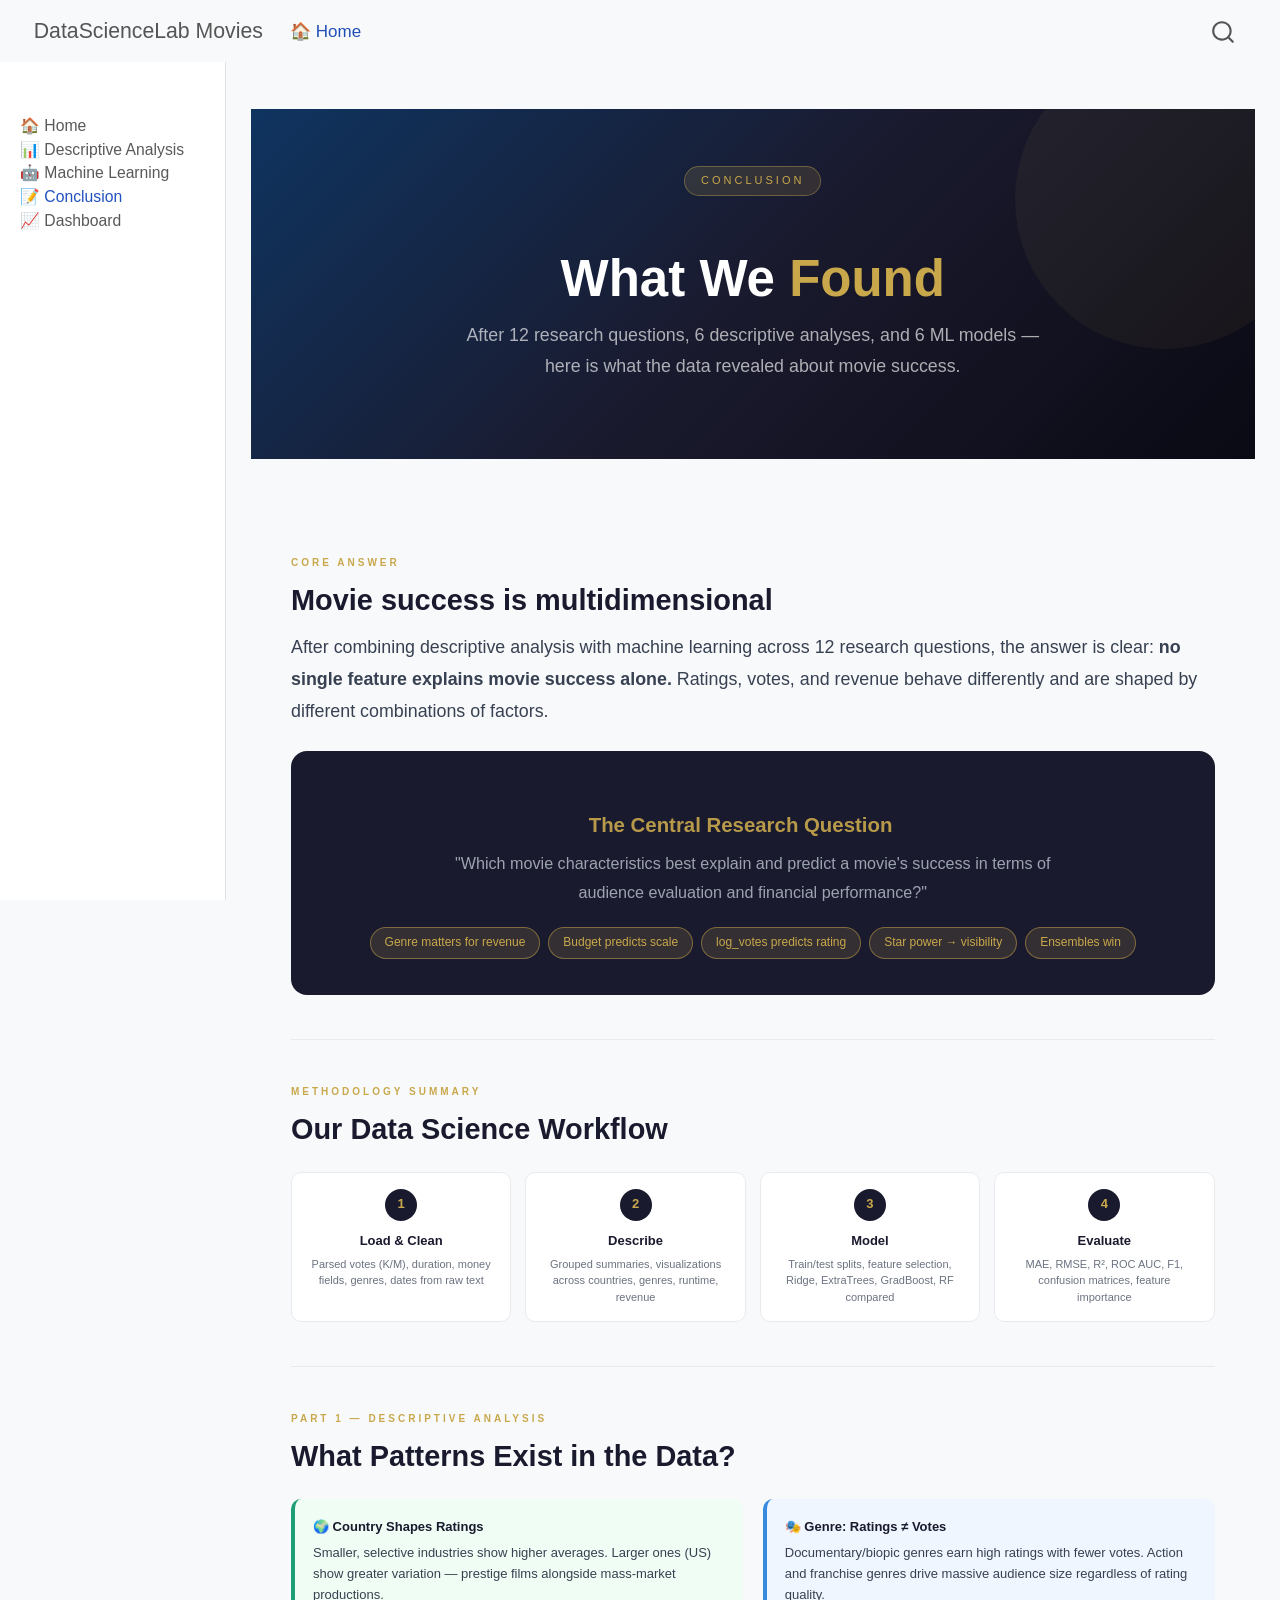
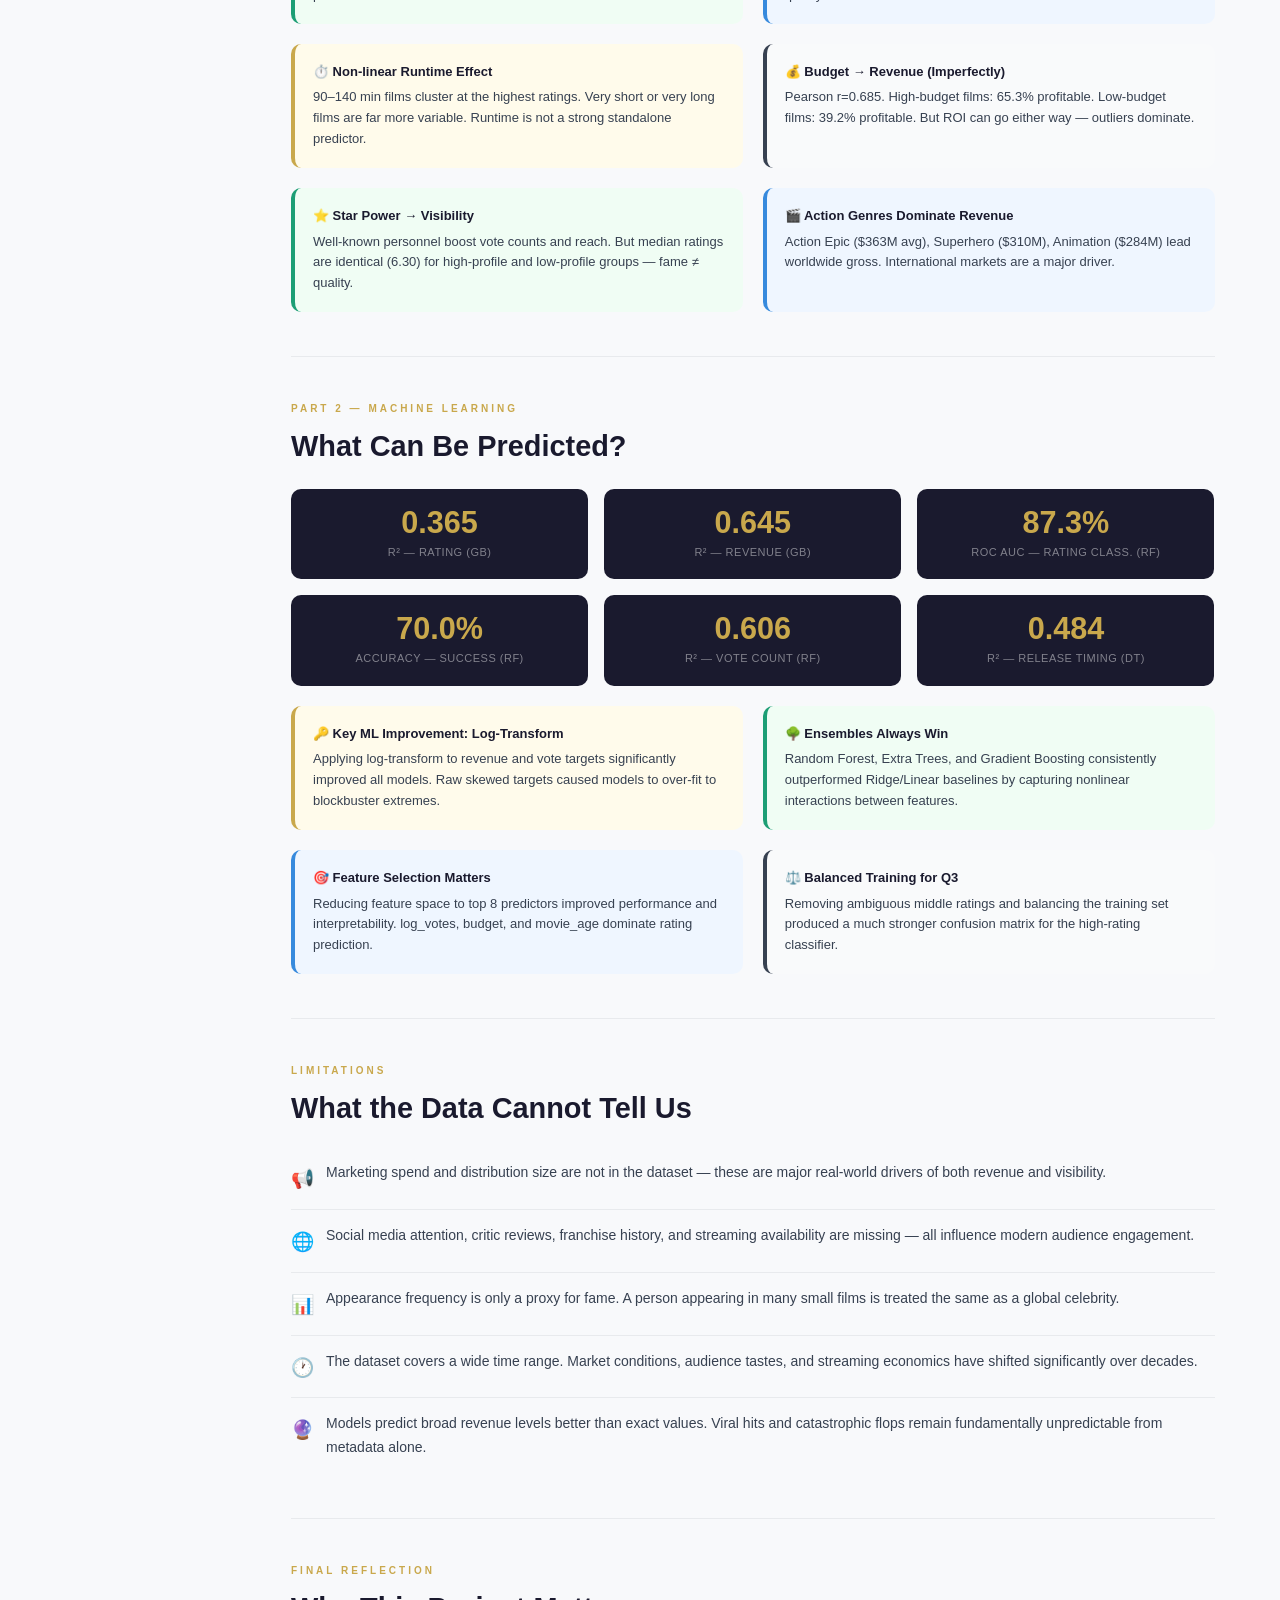
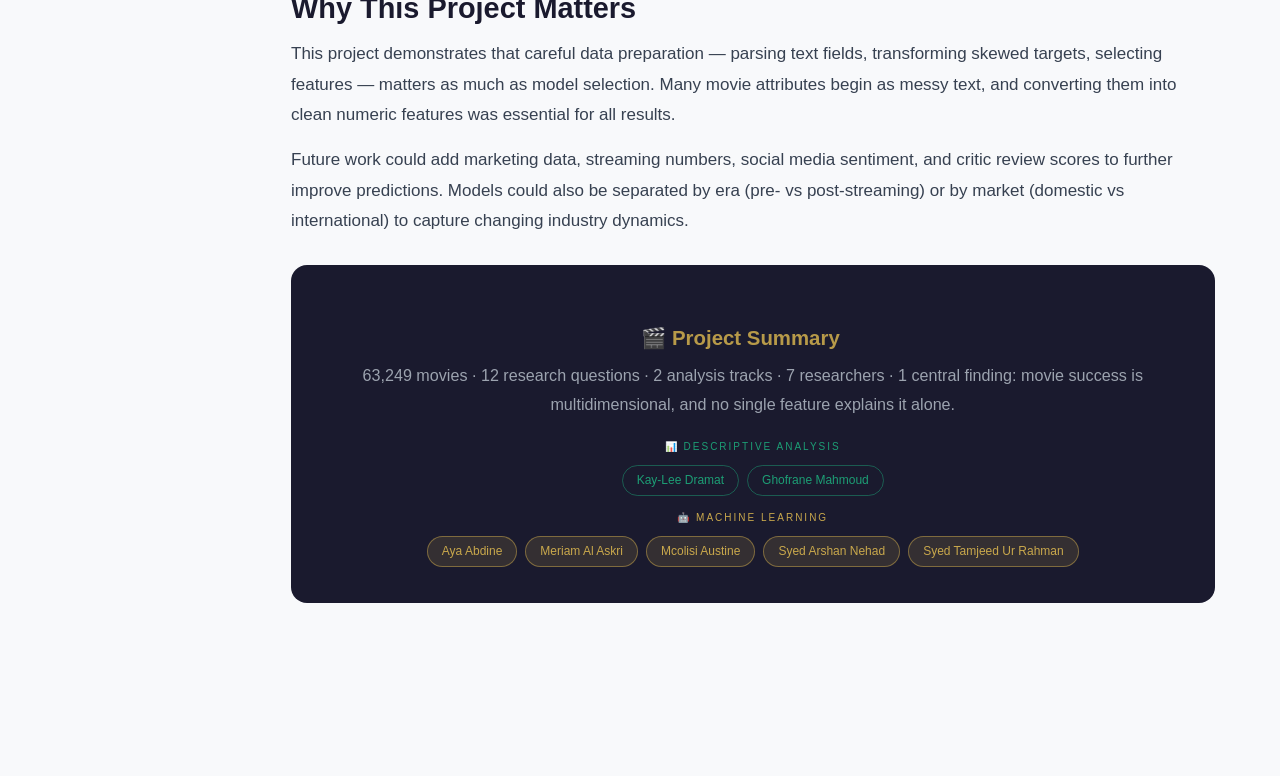
==== commit 001acca9: "Built site for gh-pages" ====
--- a/conclusion.html
+++ b/conclusion.html
@@ -261,14 +261,18 @@
   <div style="background:var(--navy);border-radius:var(--radius-lg);padding:36px;color:#fff;text-align:center;margin-top:28px">
     <h3 style="font-size:1.2rem;font-weight:700;color:var(--gold);margin-bottom:10px" class="anchored">🎬 Project Summary</h3>
     <p style="color:#9ca3af;line-height:1.8;margin-bottom:20px;font-size:0.95rem">63,249 movies · 12 research questions · 2 analysis tracks · 7 researchers · 1 central finding: movie success is multidimensional, and no single feature explains it alone.</p>
+    <div style="margin-bottom:10px;font-size:10px;letter-spacing:2px;text-transform:uppercase;color:var(--teal)">📊 Descriptive Analysis</div>
+    <div class="pill-row" style="margin-bottom:14px">
+      <span class="pill" style="border-color:rgba(29,158,117,0.5);color:var(--teal)">Kay-Lee Dramat</span>
+      <span class="pill" style="border-color:rgba(29,158,117,0.5);color:var(--teal)">Ghofrane Mahmoud</span>
+    </div>
+    <div style="margin-bottom:10px;font-size:10px;letter-spacing:2px;text-transform:uppercase;color:var(--gold)">🤖 Machine Learning</div>
     <div class="pill-row">
       <span class="pill gold">Aya Abdine</span>
       <span class="pill gold">Meriam Al Askri</span>
-      <span class="pill gold">Ghofrane Mahmoud</span>
-      <span class="pill gold">Kay-Lee Dramat</span>
       <span class="pill gold">Mcolisi Austine</span>
-      <span class="pill gold">Arshan</span>
-      <span class="pill gold">Syed</span>
+      <span class="pill gold">Syed Arshan Nehad</span>
+      <span class="pill gold">Syed Tamjeed Ur Rahman</span>
     </div>
   </div>
 </div>
